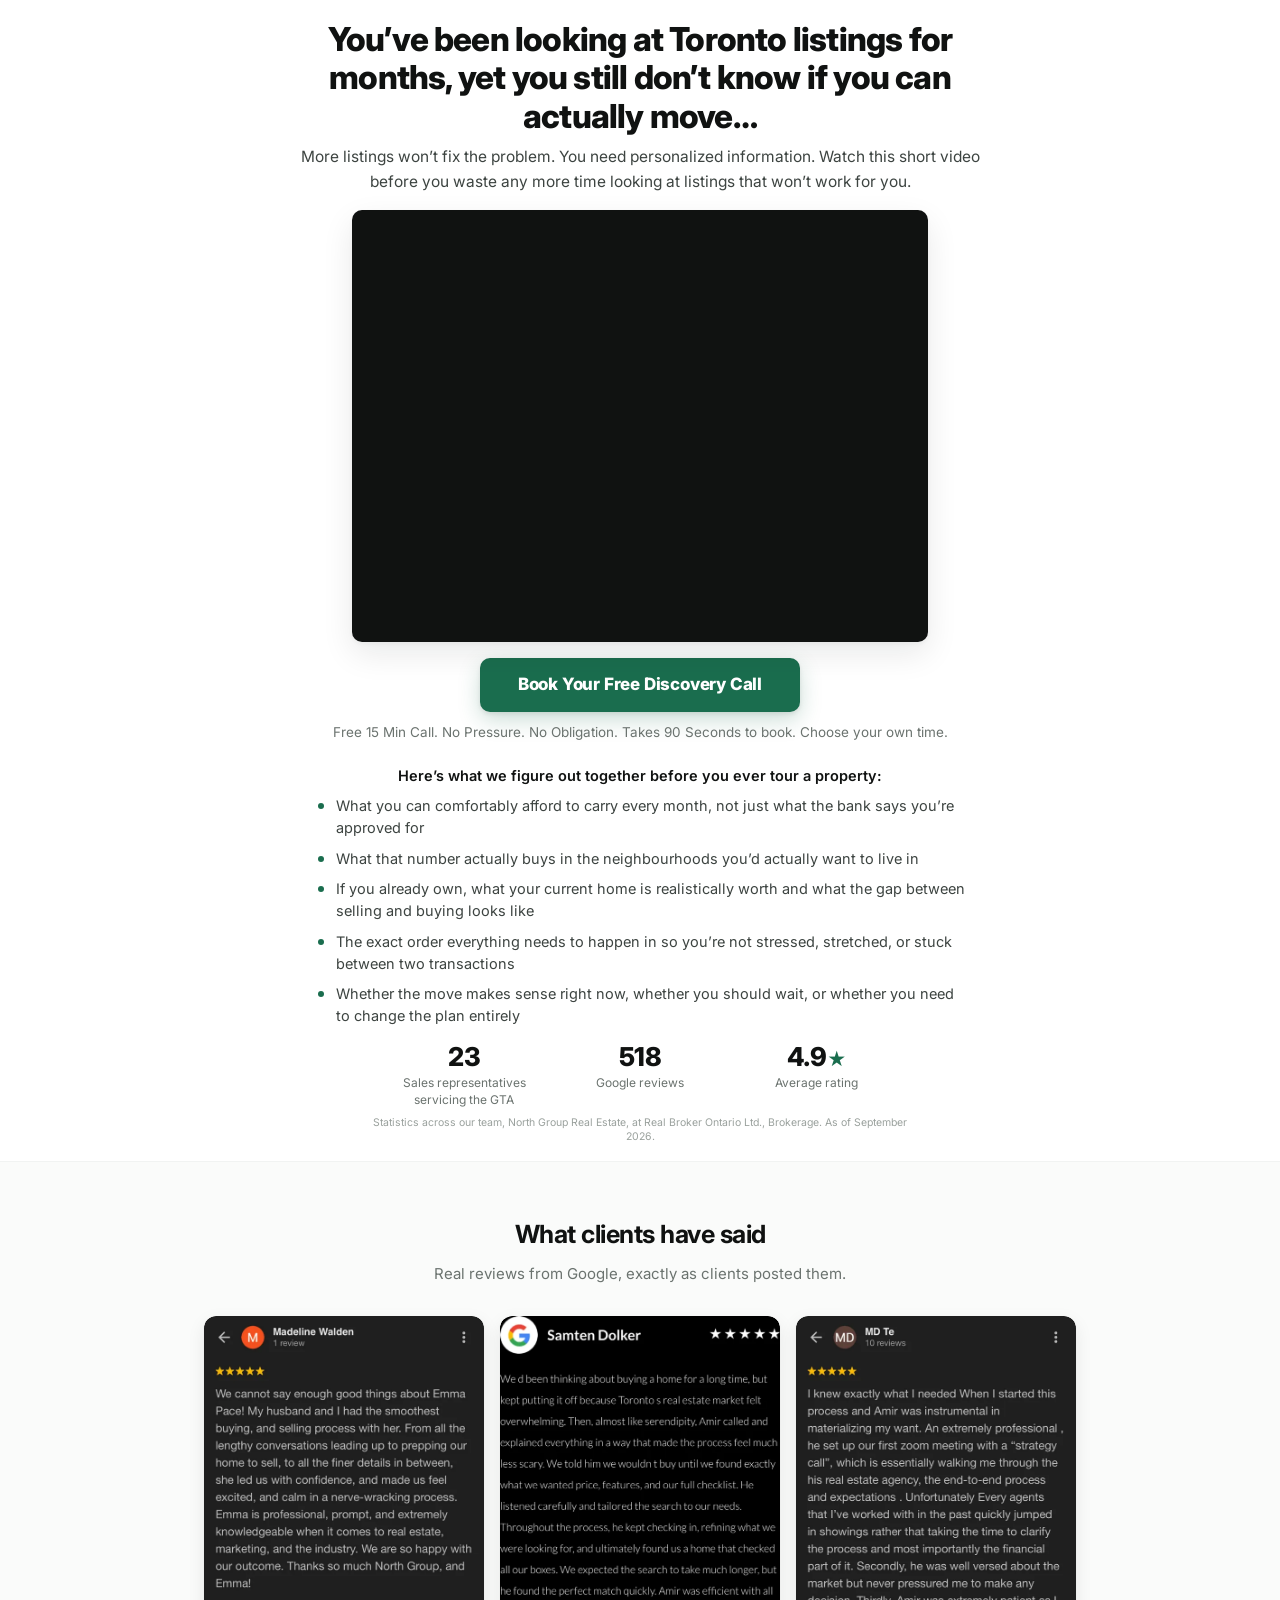
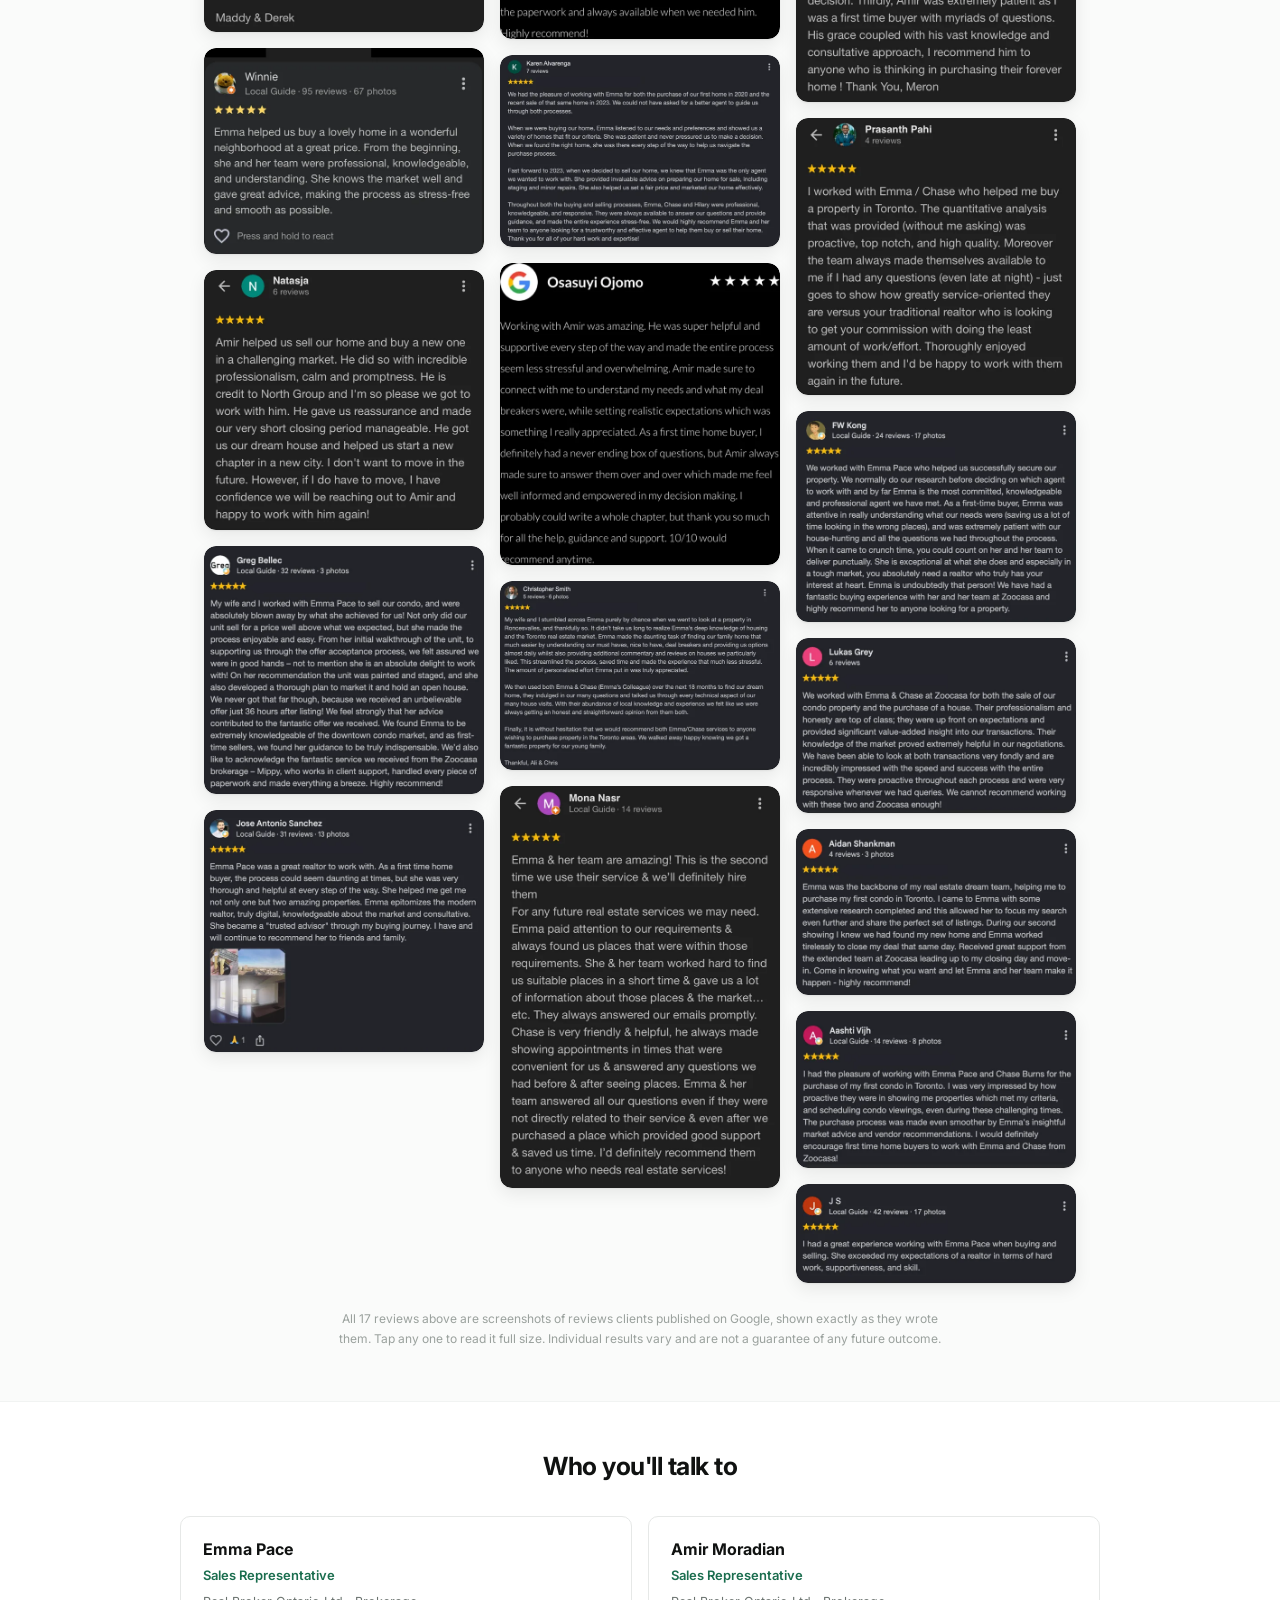
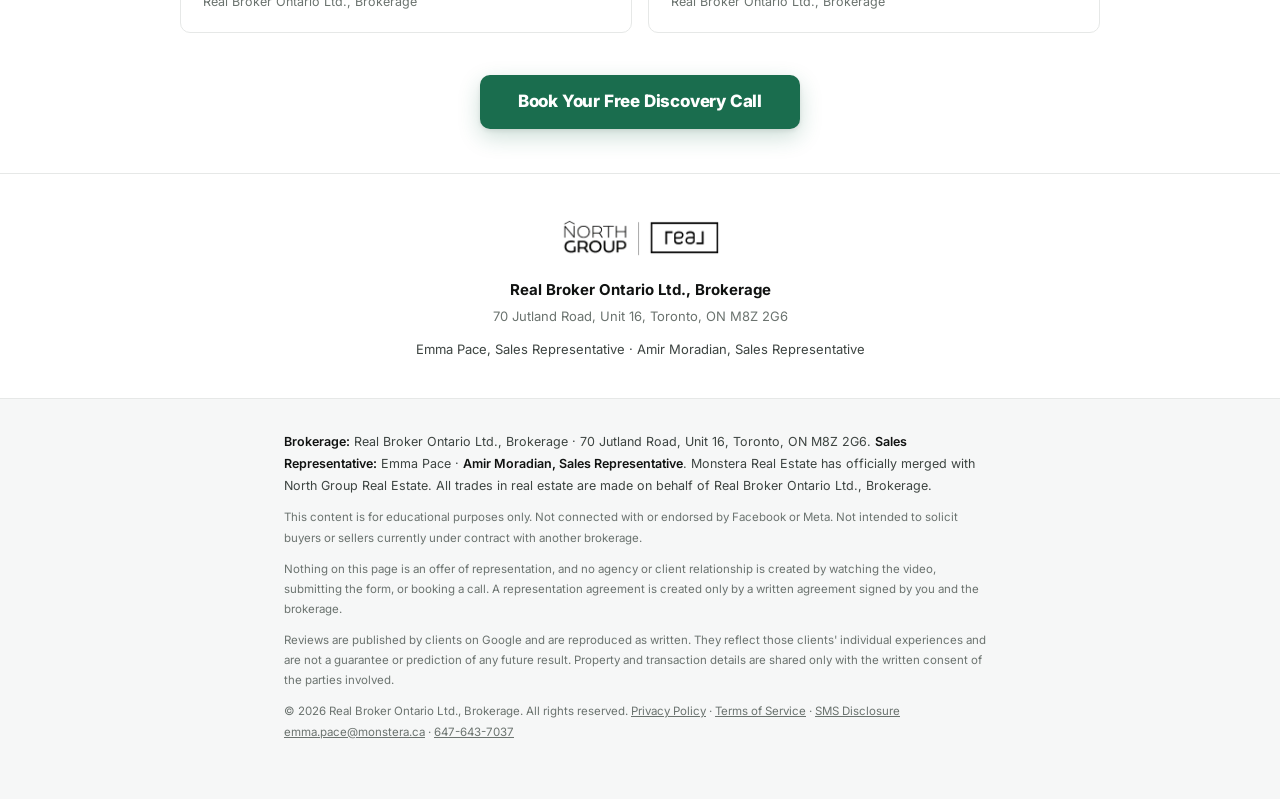
==== site/index.html @ ce66ab04 "Copy update: new headline, subheadline, under-button line, and a lead-in above the bullets Emma's fo" ====
<!DOCTYPE html>
<html lang="en">
<head>
<meta charset="UTF-8">
<meta name="viewport" content="width=device-width, initial-scale=1.0">

<!-- ============================================================
     META PIXEL - base code. Pixel ID 1828499953929219.
     NO conversion event fires on this page, or on any funnel page.
     As of 10 Sept 2026 every page is PageView only: the Schedule event
     was removed from /booked. PageView is part of the standard base
     snippet and is what
     builds the retargeting audience; it is not a conversion event.
     ============================================================ -->
<script>
!function(f,b,e,v,n,t,s)
{if(f.fbq)return;n=f.fbq=function(){n.callMethod?
n.callMethod.apply(n,arguments):n.queue.push(arguments)};
if(!f._fbq)f._fbq=n;n.push=n;n.loaded=!0;n.version='2.0';
n.queue=[];t=b.createElement(e);t.async=!0;
t.src=v;s=b.getElementsByTagName(e)[0];
s.parentNode.insertBefore(t,s)}(window, document,'script',
'https://connect.facebook.net/en_US/fbevents.js');
fbq('init', '1828499953929219');
fbq('track', 'PageView');
</script>
<noscript><img height="1" width="1" style="display:none"
src="https://www.facebook.com/tr?id=1828499953929219&ev=PageView&noscript=1" alt=""/></noscript>
<!-- End Meta Pixel Code -->

<title>Need More Space In Toronto? | North Group Real Estate</title>
<meta name="description" content="See what actually sold in your Toronto area in the last 60 days. Book a free 15-minute call with a sales representative at Real Broker Ontario Ltd., Brokerage.">
<link rel="preconnect" href="https://fonts.googleapis.com">
<link rel="preconnect" href="https://fonts.gstatic.com" crossorigin>
<!-- Fonts must not block first paint. display=swap is already on the URL, so
     text paints immediately in the fallback and swaps to Inter when it lands.
     preload starts the download at normal priority; the media=print stylesheet
     applies it without blocking render; noscript covers JS-off. -->
<link rel="preload" as="style" href="https://fonts.googleapis.com/css2?family=Inter:wght@400;600;700;800&display=swap">
<link rel="stylesheet" href="https://fonts.googleapis.com/css2?family=Inter:wght@400;600;700;800&display=swap" media="print" onload="this.media='all';this.onload=null">
<noscript><link rel="stylesheet" href="https://fonts.googleapis.com/css2?family=Inter:wght@400;600;700;800&display=swap"></noscript>
<link rel="preconnect" href="https://player.vimeo.com">
<link rel="preconnect" href="https://embed.typeform.com">
<style>
@font-face {
  font-family: 'Inter Fallback';
  src: local('Arial'), local('Helvetica Neue'), local('Roboto');
  size-adjust: 107%;
  ascent-override: 90%;
  descent-override: 22%;
  line-gap-override: 0%;
}

/* ============================================================
   MONSTERA VSL FUNNEL - SHARED STYLES
   Brokerage: Real Broker Ontario Ltd., Brokerage
   ============================================================ */

*, *::before, *::after { margin: 0; padding: 0; box-sizing: border-box; }

:root {
  --ink:      #101211;
  --ink-2:    #3d4441;
  --ink-3:    #6b736f;
  --ink-4:    #9aa19d;
  --rule:     #e6e8e7;
  --rule-2:   #f1f3f2;
  --paper:    #ffffff;
  --paper-2:  #fafbfa;
  --green:    #1a6d4e;
  --green-d:  #12513a;
  --green-t:  #eef4f1;
  --radius:   10px;
  --wrap:     920px;
  --narrow:   700px;
}

html { -webkit-text-size-adjust: 100%; }

body {
  font-family: 'Inter', 'Inter Fallback', -apple-system, BlinkMacSystemFont, 'Segoe UI', sans-serif;
  background: var(--paper);
  color: var(--ink);
  line-height: 1.6;
  font-size: 16px;
  -webkit-font-smoothing: antialiased;
}

.wrap   { max-width: var(--wrap);   margin-inline: auto; padding-inline: 24px; }
.narrow { max-width: var(--narrow); margin-inline: auto; padding-inline: 24px; }

/* ---------- TYPE ---------- */
h1 {
  font-size: clamp(23px, 3.6vw, 33px);
  font-weight: 800; line-height: 1.16; letter-spacing: -0.8px; color: var(--ink);
  margin-inline: auto;
}
@media (min-width: 700px) { h1 { max-width: 32ch; } }
h2 { font-size: clamp(20px, 2.8vw, 25px); font-weight: 700; letter-spacing: -0.5px; }
h3 { font-size: 17px; font-weight: 700; letter-spacing: -0.2px; }
.lede { font-size: clamp(16px, 2vw, 18px); color: var(--ink-2); font-weight: 400; }

.eyebrow {
  font-size: 11.5px; font-weight: 700; letter-spacing: 1.4px;
  text-transform: uppercase; color: var(--green);
}

.section-head { text-align: center; margin-bottom: 30px; }
.section-head h2 { margin-bottom: 8px; }
.section-head p  { color: var(--ink-3); font-size: 15px; }

/* ---------- HERO ---------- */
/* ---------- HERO ----------
   Mobile: single column, video edge to edge for maximum size.
   Desktop: two columns so the video can be LARGE while the CTA and
   proof still sit above the fold. Grid areas keep the DOM order
   (headline, sub, video, CTA, proof) correct for mobile and screen
   readers while letting desktop place the video in its own column. */
.hero { padding: 20px 0 16px; text-align: center; }
.hero-grid {
  /* STACKED at every width, by design: headline, subheadline, video,
     button, then the proof bar. Never side by side.
     The button sits directly under the video on purpose: the video is what
     earns the click, so the click target belongs at the moment it is earned,
     not below a block of statistics. Proof moved under it 8 Sept 2026.
     Area order matches DOM order, so tab order and screen-reader order match
     what is on screen. If you reorder one, reorder the other. */
  display: grid;
  grid-template-areas: "head" "sub" "vid" "cta" "ctasub" "covlead" "covers" "proof" "note";
  max-width: 920px; margin-inline: auto; padding-inline: 24px;
}
.hero h1        { grid-area: head; margin-bottom: 10px; }
/* The subheadline must sit on ONE line on desktop. It was wrapping because
   max-width capped it at 560px and the line needs about 565px, not because
   the type was too big. Widened first, then trimmed half a point for margin,
   so an orphaned last word cannot come back if the copy grows slightly.
   On phones the viewport is narrower than the cap, so this is desktop-only
   and the two-line mobile wrap is unchanged. */
.hero .lede     { grid-area: sub;  max-width: 680px; margin-inline: auto; margin-bottom: 16px; font-size: 15.5px; }
/* SCOPED TO .hero-grid, NOT .hero. Both confirmation pages carry
   class="hero narrow", so a .hero-descendant selector reaches them too and
   silently reshapes their clips. .hero-grid exists only on the registration
   page. Verified by grep across all three sources before writing this. */
.hero-grid .video-frame {
  grid-area: vid;
  /* The registration VSL is Vimeo 1226714744, source 1440x1080 = 4:3, a
     different shape from the confirmation clips. Both values below are that
     ratio and must change together whenever this video is swapped. */
  aspect-ratio: 4 / 3;
  width: min(880px, 100%, calc(48vh * 1.333));
}

/* SHORT SCREENS ONLY. 4:3 is a taller frame than the video it replaced, and
   at 48vh it pushed the button 7px below the fold on a 720px laptop and 18px
   on a 700px one. 44vh gives back ~29px. min-width keeps phones out, where
   the width is 100% and this cap never binds; max-height keeps tall desktops
   out, where the 880px max binds first. */
@media (min-width: 900px) and (max-height: 820px) {
  .hero-grid .video-frame { width: min(880px, 100%, calc(44vh * 1.333)); }
}
.hero .cta-hero { grid-area: cta; justify-self: center; }
.hero .cta-sub { grid-area: ctasub; }
.hero .proof    { grid-area: proof; }
.hero .proof-note { grid-area: note; }

/* video edge to edge on phones: claws back the 48px of side padding */
@media (max-width: 899px) {
  .hero-grid > .video-frame { margin-inline: -24px; width: calc(100% + 48px); max-width: none; border-radius: 0; }
}


/* ---------- VIDEO ---------- */
.video-frame {
  /* Ratio matches the Vimeo SOURCE. This is a per-video value, not a design
     choice: if it does not match the source the player letterboxes.
     THIS DEFAULT IS FOR THE CONFIRMATION PAGES, whose clips are 1.537:1.
     The registration hero video is a different shape and overrides both this
     and the width cap below. See ".hero .video-frame" further down.
     Height is driven by the viewport so the CTA and proof below it stay
     above the fold on short laptops as well as phones. */
  position: relative;
  aspect-ratio: 10000 / 6506;
  /* Phones: full available width. Desktop: fills its grid column, with a
     viewport-height cap so a short laptop can never lose the CTA. */
  /* Constrain the WIDTH from viewport height, never max-height: capping
     the height fights aspect-ratio and squashes the video. Deriving width
     from 48vh keeps the true ratio AND guarantees the button below it stays
     above the fold on a 720px-tall laptop. The multiplier IS the video's
     ratio: change it whenever aspect-ratio above changes. */
  width: min(880px, 100%, calc(48vh * 1.537));
  height: auto;
  margin-inline: auto;
  background: var(--ink); border-radius: var(--radius); overflow: hidden;
  box-shadow: 0 2px 4px rgba(16,18,17,.04), 0 12px 32px rgba(16,18,17,.09);
}

.video-frame iframe, .video-frame video { width: 100%; height: 100%; border: 0; display: block; }

.video-ph {
  position: absolute; inset: 0;
  display: flex; flex-direction: column; align-items: center; justify-content: center;
  gap: 14px; color: #fff; background: var(--ink); cursor: pointer;
}
.video-ph small { font-size: 12.5px; color: #767c79; max-width: 300px; text-align: center; }
.play {
  width: 62px; height: 62px; border-radius: 50%;
  background: rgba(255,255,255,.10); border: 2px solid rgba(255,255,255,.28);
  display: flex; align-items: center; justify-content: center;
}
.play::after {
  content: ''; width: 0; height: 0; margin-left: 4px;
  border-left: 17px solid #fff;
  border-top: 10.5px solid transparent; border-bottom: 10.5px solid transparent;
}

/* ---------- BOOKING CTA ---------- */
.cta {
  display: inline-block; background: #fff; color: var(--green-d);
  font-size: clamp(16px, 2.2vw, 18px); font-weight: 800; letter-spacing: -0.2px;
  text-decoration: none; padding: 18px 40px; border-radius: 10px;
  box-shadow: 0 2px 0 rgba(0,0,0,.08); transition: transform .15s ease, box-shadow .15s ease;
  min-height: 56px; line-height: 1.25;
}
.cta:hover  { transform: translateY(-2px); box-shadow: 0 8px 20px rgba(0,0,0,.18); }
.cta:active { transform: translateY(0); }
.cta:focus-visible { outline: 3px solid #fff; outline-offset: 3px; }
.cta-sub { margin-top: 10px; font-size: 13.5px; color: var(--ink-3); }

/* What the call covers. Sits in the hero grid under the button. Uses the
   existing ink tokens and type scale, so it introduces no new styling
   vocabulary, only layout for a list that did not exist before. */
.covers-lead {
  grid-area: covlead;
  margin: 20px auto 0;
  max-width: 660px;
  text-align: left;
  font-size: 14.5px;
  font-weight: 600;
  color: var(--ink);
}
/* The list follows immediately, so it loses its own top margin when the
   lead-in is present and keeps it when it is not. */
.covers-lead + .call-covers { margin-top: 8px; }

.call-covers {
  grid-area: covers;
  margin: 18px auto 0;
  max-width: 660px;
  padding: 0;
  list-style: none;
  text-align: left;
  font-size: 14.5px;
  line-height: 1.5;
  color: var(--ink-2);
}
.call-covers li { position: relative; padding-left: 26px; margin-bottom: 9px; }
.call-covers li:last-child { margin-bottom: 0; }
.call-covers li::before {
  content: "";
  position: absolute;
  left: 8px; top: 8px;
  width: 6px; height: 6px;
  border-radius: 50%;
  background: var(--green);
}
.cta-repeat { text-align: center; margin-top: 26px; }

@media (max-width: 560px) {
  .cta { display: block; padding: 18px 24px; }
}

/* sticky booking bar — phones only, so it never covers desktop content */
.stickybar { display: none; }
@media (max-width: 760px) {
  .stickybar {
    display: block; position: fixed; left: 0; right: 0; bottom: 0; z-index: 800;
    background: rgba(255,255,255,.96); backdrop-filter: blur(8px);
    border-top: 1px solid var(--rule);
    padding: 12px 16px calc(12px + env(safe-area-inset-bottom));
  }
  .stickybar[hidden] { display: none; }
  .stickybar .cta {
    display: block; width: 100%; text-align: center;
    background: var(--green); color: #fff; padding: 16px 20px; font-size: 16px;
  }
  .stickybar .cta:hover { background: var(--green-d); transform: none; }
  /* keep the footer clear of the bar */
  body { padding-bottom: 84px; }
}

/* ---------- HERO CTA + PROOF (above the fold) ---------- */
.cta-hero {
  margin-top: 16px; background: var(--green); color: #fff;
  padding: 16px 38px; font-size: 17px; min-height: 54px;
  box-shadow: 0 2px 4px rgba(16,18,17,.08), 0 8px 22px rgba(26,109,78,.22);
}
.cta-hero:hover { background: var(--green-d); color: #fff; }

.proof {
  display: grid; grid-template-columns: repeat(3, 1fr);
  gap: 8px; max-width: 520px; margin: 16px auto 0;
}
.proof-item { text-align: center; }
.proof-item b {
  display: block; font-size: clamp(21px, 3.4vw, 26px); font-weight: 800;
  color: var(--ink); line-height: 1.1; letter-spacing: -0.5px;
}
.proof-item b i { font-style: normal; color: var(--green); font-size: .72em; margin-left: 1px; }
.proof-item span {
  display: block; margin-top: 4px; font-size: 12px; line-height: 1.35; color: var(--ink-3);
}
.proof-note {
  text-align: center; font-size: 10.5px; color: var(--ink-4);
  margin: 8px auto 0; max-width: 560px; line-height: 1.4;
}
@media (max-width: 420px) {
  .proof-item span { font-size: 11px; }
}

/* ---------- REVIEWS (actual Google screenshots) ---------- */
.reviews { background: var(--paper-2); border-block: 1px solid var(--rule-2); padding: 52px 0; }

.review-grid { columns: 1; column-gap: 16px; }
@media (min-width: 700px)  { .review-grid { columns: 2; } }
@media (min-width: 1020px) { .review-grid { columns: 3; } }

.shot {
  display: block; width: 100%; margin: 0 0 16px; padding: 0;
  border: 0; background: none; cursor: zoom-in;
  break-inside: avoid; -webkit-column-break-inside: avoid;
  border-radius: 12px; overflow: hidden; line-height: 0;
  box-shadow: 0 1px 2px rgba(16,18,17,.06), 0 6px 18px rgba(16,18,17,.08);
  transition: transform .18s ease, box-shadow .18s ease;
}
.shot:hover { transform: translateY(-2px); box-shadow: 0 10px 26px rgba(16,18,17,.14); }
.shot:focus-visible { outline: 3px solid var(--green); outline-offset: 3px; }
.shot img { width: 100%; height: auto; display: block; border-radius: 12px; }

.review-note {
  text-align: center; font-size: 12px; color: var(--ink-4);
  margin-top: 26px; max-width: 620px; margin-inline: auto; line-height: 1.65;
}

/* tap/click to enlarge */
.lightbox[hidden] { display: none !important; }
.lightbox {
  position: fixed; inset: 0; z-index: 900;
  background: rgba(10,12,11,.92);
  display: flex; align-items: center; justify-content: center;
  padding: 24px; cursor: zoom-out;
}
.lightbox img {
  max-width: min(680px, 100%); max-height: 92vh; width: auto; height: auto;
  border-radius: 12px; box-shadow: 0 20px 60px rgba(0,0,0,.5);
}
.lightbox-close {
  position: absolute; top: 14px; right: 16px;
  width: 42px; height: 42px; border-radius: 50%; border: 0;
  background: rgba(255,255,255,.14); color: #fff; font-size: 22px;
  line-height: 1; cursor: pointer;
}
.lightbox-close:hover { background: rgba(255,255,255,.24); }

/* ---------- AGENT IDENTIFICATION (RECO 5.1 / 5.2) ---------- */
.agents { padding: 44px 0; }
.agent-grid { display: grid; grid-template-columns: repeat(auto-fit, minmax(240px, 1fr)); gap: 16px; }
.agent {
  border: 1px solid var(--rule); border-radius: var(--radius);
  padding: 20px 22px; background: #fff;
}
.agent .name { font-size: 16px; font-weight: 700; color: var(--ink); }
.agent .term { font-size: 13px; color: var(--green); font-weight: 600; margin-top: 2px; }
.agent .firm { font-size: 12.5px; color: var(--ink-3); margin-top: 8px; line-height: 1.5; }

/* ---------- FOOTER + COMPLIANCE ---------- */
.foot { padding: 42px 0 38px; text-align: center; border-top: 1px solid var(--rule); }
.foot .brand-lockup {
  /* Official North Group x Real co-branded lockup. Team and brokerage
     carry equal visual weight in this mark, which is what RECO
     prominence needs. If you swap in a team-only or personal logo, the
     brokerage identification must be the SAME SIZE beside it. */
  height: 46px; width: auto; margin: 0 auto 16px; display: block;
}
.foot .fname { font-weight: 700; color: var(--ink); font-size: 15px; margin-bottom: 4px; }
.foot p { font-size: 13px; color: var(--ink-3); }
.foot .fagents { margin-top: 12px; font-size: 13px; color: var(--ink-2); }

.legal { background: #f6f7f7; border-top: 1px solid var(--rule); padding: 32px 0 46px; }
.legal-inner { max-width: 760px; margin-inline: auto; padding-inline: 24px; }
.legal p {
  font-size: 11.5px; color: var(--ink-3); line-height: 1.75; margin-bottom: 11px;
}
.legal p:first-child { color: var(--ink-2); font-size: 12.5px; }
.legal strong { color: var(--ink); font-weight: 600; }
.legal a { color: var(--ink-3); }

/* ---------- UTIL ---------- */
.pad-lg { padding: 46px 0; }
.pad-md { padding: 32px 0; }


/* ============================================================
   TYPEFORM POPUP — fallback positioning.
   Mirrors Typeform's own popup.css. If their stylesheet ever fails
   to load or moves, these rules still render the popup full-screen
   instead of leaving an unstyled block behind a locked page.
   Structure (verified against the live embed):
     .tf-v1-popup > .tf-v1-spinner + .tf-v1-iframe-wrapper > iframe + .tf-v1-close
   ============================================================ */
.tf-v1-popup {
  position: fixed; inset: 0; z-index: 10001;
  background: rgba(0, 0, 0, .75);
  display: flex; align-items: center; justify-content: center;
}
.tf-v1-popup .tf-v1-iframe-wrapper {
  position: relative;
  width: min(1000px, 96vw);
  height: min(760px, 92vh);
  background: #fff; border-radius: 10px; overflow: hidden;
}
.tf-v1-popup .tf-v1-iframe-wrapper iframe {
  width: 100%; height: 100%; border: 0; display: block;
}
.tf-v1-popup .tf-v1-close {
  position: absolute; top: 8px; right: 8px; z-index: 2;
  width: 40px; height: 40px; border: 0; border-radius: 50%;
  background: rgba(0, 0, 0, .06); cursor: pointer;
}
@media (max-width: 640px) {
  .tf-v1-popup .tf-v1-iframe-wrapper {
    width: 100vw; height: 100dvh; border-radius: 0;
  }
}

</style>

<!-- ============================================================
     Typeform popup stylesheet - REQUIRED, do not remove.
     embed.js only injects this automatically when the page also has
     an inline widget (data-tf-live). On a popup-only page it does
     not, so the popup renders as an unstyled block in normal flow
     while Typeform still sets body{overflow:hidden}: the page then
     looks frozen and the form never appears.
     ============================================================ -->
<link rel="stylesheet" href="https://embed.typeform.com/next/css/popup.css"
      media="print" onload="this.media='all';this.onload=null">
<noscript><link rel="stylesheet" href="https://embed.typeform.com/next/css/popup.css"></noscript>
</head>
<body>

<!-- ============================================================
     SECTIONS 1-5, ABOVE THE FOLD
     Fixed order: headline, subheadline, video, social proof bar,
     book-a-call button. All five must be visible without scrolling
     on desktop AND mobile. Run audit_funnel_page.py before shipping.
     No top banner on this page by design.
     ============================================================ -->
<section class="hero">
  <div class="hero-grid">

    <!-- 1. HEADLINE -->
    <h1>You&rsquo;ve been looking at Toronto listings for months, yet you still don&rsquo;t know if you can actually move&hellip;</h1>

    <!-- 2. SUBHEADLINE -->
    <p class="lede">More listings won&rsquo;t fix the problem. You need personalized information. Watch this short video before you waste any more time looking at listings that won&rsquo;t work for you.</p>

    <!-- 3. VIDEO. Vimeo 1226714744. Source is 1440x1080, i.e. 4:3 (1.333:1).
         shared.css .video-frame aspect-ratio MUST match this or the video
         letterboxes. If this video is ever swapped again, check the new
         source dimensions and update both together.
         Mobile: full width, edge to edge. -->
    <div class="video-frame">
      <iframe src="https://player.vimeo.com/video/1226714744?h=6436820dee&amp;title=0&amp;byline=0&amp;portrait=0&amp;badge=0&amp;autopause=0&amp;player_id=0&amp;app_id=58479"
              frameborder="0"
              allow="autoplay; fullscreen; picture-in-picture; clipboard-write; encrypted-media; web-share"
              referrerpolicy="strict-origin-when-cross-origin"
              title="Watch If You&rsquo;re Moving In The Next 3-6 Months"></iframe>
    </div>

    <!-- 4. BOOK A CALL BUTTON
         A real link to the hosted form. JS upgrades it to the Typeform
         popup; if the embed script is blocked the link still books.
         NOTE: Typeform's UI gives a LIVE id (01M1JAFJDTJE6GB8G1T7S38G3A).
         The popup API does NOT resolve live ids. Use the FORM id. -->
    <a class="cta cta-hero js-book" href="https://form.typeform.com/to/RBHYsHVT">Book Your Free Discovery Call</a>
    <p class="cta-sub">Free 15 Min Call. No Pressure. No Obligation. Takes 90 Seconds to book. Choose your own time.</p>

    <!-- 5. WHAT THE CALL COVERS
         Lives inside the hero grid, under the button, not as a new section.
         Describes what gets discussed on the call. No outcome is promised,
         which is what keeps it inside RECO Bulletin 5.1. -->
    <p class="covers-lead">Here&rsquo;s what we figure out together before you ever tour a property:</p>
    <ul class="call-covers">
      <li>What you can comfortably afford to carry every month, not just what the bank says you&rsquo;re approved for</li>
      <li>What that number actually buys in the neighbourhoods you&rsquo;d actually want to live in</li>
      <li>If you already own, what your current home is realistically worth and what the gap between selling and buying looks like</li>
      <li>The exact order everything needs to happen in so you&rsquo;re not stressed, stretched, or stuck between two transactions</li>
      <li>Whether the move makes sense right now, whether you should wait, or whether you need to change the plan entirely</li>
    </ul>

    <!-- 6. SOCIAL PROOF BAR
         RECO Bulletin 5.1: volume/activity claims must explain how they
         were measured, and a TEAM achievement must be identified as one
         with the team size stated. The note below does that. Do not
         delete it; refresh the "as of" date whenever figures change. -->
    <div class="proof">
      <div class="proof-item"><b>23</b><span>Sales representatives servicing the GTA</span></div>
      <div class="proof-item"><b>518</b><span>Google reviews</span></div>
      <div class="proof-item"><b>4.9<i>&#9733;</i></b><span>Average rating</span></div>
    </div>
    <p class="proof-note">Statistics across our team, North Group Real Estate, at Real Broker Ontario Ltd., Brokerage. As of September 2026.</p>

  </div>
</section>


<!-- ============================================================
     SECTION 6, TESTIMONIALS
     Real Google review screenshots, shown exactly as clients posted
     them. Never paraphrase a review or add an outcome the reviewer
     did not write: RECO Bulletin 5.1 prohibits false, misleading or
     inaccurate statements, and a testimonial represents that the
     client actually said those words.
     ============================================================ -->
<section class="reviews">
  <div class="wrap">
    <div class="section-head">
      <h2>What clients have said</h2>
      <p>Real reviews from Google, exactly as clients posted them.</p>
    </div>

    <div class="review-grid">

      <button class="shot" type="button" data-src="review-images/madeline-walden.webp">
        <img src="review-images/madeline-walden.webp" width="620" height="700" loading="lazy" decoding="async"
             alt="Madeline Walden (Maddy &amp; Derek) — 5 stars. &quot;We cannot say enough good things about Emma Pace! My husband and I had the smoothest buying, and selling process with her. From all the lengthy conversations leading up to prepping our home to sell, to all the finer details in between, she led us with confidence, and made us feel excited, and calm in a nerve-wracking process. Emma is professional, prompt, and extremely knowledgeable when it comes to real estate, marketing, and the industry. We are so happy with our outcome. Thanks so much North Group, and Emma!&quot;">
      </button>

      <button class="shot" type="button" data-src="review-images/winnie.webp">
        <img src="review-images/winnie.webp" width="620" height="455" loading="lazy" decoding="async"
             alt="Winnie — 5 stars. &quot;Emma helped us buy a lovely home in a wonderful neighborhood at a great price. From the beginning, she and her team were professional, knowledgeable, and understanding. She knows the market well and gave great advice, making the process as stress-free and smooth as possible.&quot;">
      </button>

      <button class="shot" type="button" data-src="review-images/natasja.webp">
        <img src="review-images/natasja.webp" width="620" height="577" loading="lazy" decoding="async"
             alt="Natasja — 5 stars. &quot;Amir helped us sell our home and buy a new one in a challenging market. He did so with incredible professionalism, calm and promptness. He is credit to North Group and I&#x27;m so please we got to work with him. He gave us reassurance and made our very short closing period manageable. He got us our dream house and helped us start a new chapter in a new city. I don&#x27;t want to move in the future. However, if I do have to move, I have confidence we will be reaching out to Amir and happy to work with him again!&quot;">
      </button>

      <button class="shot" type="button" data-src="review-images/greg-bellec.webp">
        <img src="review-images/greg-bellec.webp" width="620" height="548" loading="lazy" decoding="async"
             alt="Greg Bellec — 5 stars. &quot;My wife and I worked with Emma Pace to sell our condo, and were absolutely blown away by what she achieved for us! Not only did our unit sell for a price well above what we expected, but she made the process enjoyable and easy. From her initial walkthrough of the unit, to supporting us through the offer acceptance process, we felt assured we were in good hands - not to mention she is an absolute delight to work with! On her recommendation the unit was painted and staged, and she also developed a thorough plan to market it and hold an open house. We never got that far though, because we received an unbelievable offer just 36 hours after listing! We feel strongly that her advice contributed to the fantastic offer we received. We found Emma to be extremely knowledgeable of the downtown condo market, and as first-time sellers, we found her guidance to be truly indispensable. We&#x27;d also like to acknowledge the fantastic service we received from the Zoocasa brokerage - Mippy, who works in client support, handled every piece of paperwork and made everything a breeze. Highly recommend!&quot;">
      </button>

      <button class="shot" type="button" data-src="review-images/jose-antonio-sanchez.webp">
        <img src="review-images/jose-antonio-sanchez.webp" width="620" height="537" loading="lazy" decoding="async"
             alt="Jose Antonio Sanchez — 5 stars. &quot;Emma Pace was a great realtor to work with. As a first time home buyer, the process could seem daunting at times, but she was very thorough and helpful at every step of the way. She helped me get me not only one but two amazing properties. Emma epitomizes the modern realtor, truly digital, knowledgeable about the market and consultative. She became a “trusted advisor” through my buying journey. I have and will continue to recommend her to friends and family.&quot;">
      </button>

      <button class="shot" type="button" data-src="review-images/samten-dolker.webp">
        <img src="review-images/samten-dolker.webp" width="620" height="715" loading="lazy" decoding="async"
             alt="Samten Dolker — 5 stars. &quot;We&#x27;d been thinking about buying a home for a long time, but kept putting it off because Toronto&#x27;s real estate market felt overwhelming. Then, almost like serendipity, Amir called and explained everything in a way that made the process feel much less scary. We told him we wouldn&#x27;t buy until we found exactly what we wanted price, features, and our full checklist. He listened carefully and tailored the search to our needs. Throughout the process, he kept checking in, refining what we were looking for, and ultimately found us a home that checked all our boxes. We expected the search to take much longer, but he found the perfect match quickly. Amir was efficient with all the paperwork and always available when we needed him. Highly recommend!&quot;">
      </button>

      <button class="shot" type="button" data-src="review-images/karen-alvarenga.webp">
        <img src="review-images/karen-alvarenga.webp" width="620" height="425" loading="lazy" decoding="async"
             alt="Karen Alvarenga — 5 stars. &quot;We had the pleasure of working with Emma for both the purchase of our first home in 2020 and the recent sale of that same home in 2023. We could not have asked for a better agent to guide us through both processes. When we were buying our home, Emma listened to our needs and preferences and showed us a variety of homes that fit our criteria. She was patient and never pressured us to make a decision. When we found the right home, she was there every step of the way to help us navigate the purchase process. Fast forward to 2023, when we decided to sell our home, we knew that Emma was the only agent we wanted to work with. She provided invaluable advice on preparing our home for sale, including staging and minor repairs. She also helped us set a fair price and marketed our home effectively. Throughout both the buying and selling processes, Emma, Chase and Hilary were professional, knowledgeable, and responsive. They were always available to answer our questions and provide guidance, and made the entire experience stress-free. We would highly recommend Emma and her team to anyone looking for a trustworthy and effective agent to help them buy or sell their home. Thank you for all of your hard work and expertise!&quot;">
      </button>

      <button class="shot" type="button" data-src="review-images/osasuyi-ojomo.webp">
        <img src="review-images/osasuyi-ojomo.webp" width="620" height="668" loading="lazy" decoding="async"
             alt="Osasuyi Ojomo — 5 stars. &quot;Working with Amir was amazing. He was super helpful and supportive every step of the way and made the entire process seem less stressful and overwhelming. Amir made sure to connect with me to understand my needs and what my deal breakers were, while setting realistic expectations which was something I really appreciated. As a first time home buyer, I definitely had a never ending box of questions, but Amir always made sure to answer them over and over which made me feel well informed and empowered in my decision making. I probably could write a whole chapter, but thank you so much for all the help, guidance and support. 10/10 would recommend anytime.&quot;">
      </button>

      <button class="shot" type="button" data-src="review-images/christopher-smith.webp">
        <img src="review-images/christopher-smith.webp" width="620" height="419" loading="lazy" decoding="async"
             alt="Christopher Smith (Ali &amp; Chris) — 5 stars. &quot;My wife and I stumbled across Emma purely by chance when we went to look at a property in Roncesvalles, and thankfully so. It didn&#x27;t take us long to realize Emma&#x27;s deep knowledge of housing and the Toronto real estate market. Emma made the daunting task of finding our family home that much easier by understanding our must haves, nice to have, deal breakers and providing us options almost daily whilst also providing additional commentary and reviews on houses we particularly liked. This streamlined the process, saved time and made the experience that much less stressful. The amount of personalized effort Emma put in was truly appreciated. We then used both Emma &amp; Chase (Emma&#x27;s Colleague) over the next 18 months to find our dream home, they indulged in our many questions and talked us through every technical aspect of our many house visits. With their abundance of local knowledge and experience we felt like we were always getting an honest and straightforward opinion from them both. Finally, it is without hesitation that we would recommend both Emma/Chase services to anyone wishing to purchase property in the Toronto areas. We walked away happy knowing we got a fantastic property for our young family.&quot;">
      </button>

      <button class="shot" type="button" data-src="review-images/mona-nasr.webp">
        <img src="review-images/mona-nasr.webp" width="620" height="891" loading="lazy" decoding="async"
             alt="Mona Nasr — 5 stars. &quot;Emma &amp; her team are amazing! This is the second time we use their service &amp; we&#x27;ll definitely hire them for any future real estate services we may need. Emma paid attention to our requirements &amp; always found us places that were within those requirements. She &amp; her team worked hard to find us suitable places in a short time &amp; gave us a lot of information about those places &amp; the market... etc. They always answered our emails promptly. Chase is very friendly &amp; helpful, he always made showing appointments in times that were convenient for us &amp; answered any questions we had before &amp; after seeing places. Emma &amp; her team answered all our questions even if they were not directly related to their service &amp; even after we purchased a place which provided good support &amp; saved us time. I&#x27;d definitely recommend them to anyone who needs real estate services!&quot;">
      </button>

      <button class="shot" type="button" data-src="review-images/md-te-meron.webp">
        <img src="review-images/md-te-meron.webp" width="620" height="855" loading="lazy" decoding="async"
             alt="MD Te (Meron) — 5 stars. &quot;I knew exactly what I needed when I started this process and Amir was instrumental in materializing my want. An extremely professional, he set up our first zoom meeting with a “strategy call”, which is essentially walking me through the his real estate agency, the end-to-end process and expectations. Unfortunately every agents that I&#x27;ve worked with in the past quickly jumped in showings rather that taking the time to clarify the process and most importantly the financial part of it. Secondly, he was well versed about the market but never pressured me to make any decision. Thirdly, Amir was extremely patient as I was a first time buyer with myriads of questions. His grace coupled with his vast knowledge and consultative approach, I recommend him to anyone who is thinking in purchasing their forever home! Thank You, Meron&quot;">
      </button>

      <button class="shot" type="button" data-src="review-images/prasanth-pahi.webp">
        <img src="review-images/prasanth-pahi.webp" width="620" height="612" loading="lazy" decoding="async"
             alt="Prasanth Pahi — 5 stars. &quot;I worked with Emma / Chase who helped me buy a property in Toronto. The quantitative analysis that was provided (without me asking) was proactive, top notch, and high quality. Moreover the team always made themselves available to me if I had any questions (even late at night) - just goes to show how greatly service-oriented they are versus your traditional realtor who is looking to get your commission with doing the least amount of work/effort. Thoroughly enjoyed working them and I&#x27;d be happy to work with them again in the future.&quot;">
      </button>

      <button class="shot" type="button" data-src="review-images/fw-kong.webp">
        <img src="review-images/fw-kong.webp" width="620" height="469" loading="lazy" decoding="async"
             alt="FW Kong — 5 stars. &quot;We worked with Emma Pace who helped us successfully secure our property. We normally do our research before deciding on which agent to work with and by far Emma is the most committed, knowledgeable and professional agent we have met. As a first-time buyer, Emma was attentive in really understanding what our needs were (saving us a lot of time looking in the wrong places), and was extremely patient with our house-hunting and all the questions we had throughout the process. When it came to crunch time, you could count on her and her team to deliver punctually. She is exceptional at what she does and especially in a tough market, you absolutely need a realtor who truly has your interest at heart. Emma is undoubtedly that person! We have had a fantastic buying experience with her and her team at Zoocasa and highly recommend her to anyone looking for a property.&quot;">
      </button>

      <button class="shot" type="button" data-src="review-images/lukas-grey.webp">
        <img src="review-images/lukas-grey.webp" width="620" height="386" loading="lazy" decoding="async"
             alt="Lukas Grey — 5 stars. &quot;We worked with Emma &amp; Chase at Zoocasa for both the sale of our condo property and the purchase of a house. Their professionalism and honesty are top of class; they were up front on expectations and provided significant value-added insight into our transactions. Their knowledge of the market proved extremely helpful in our negotiations. We have been able to look at both transactions very fondly and are incredibly impressed with the speed and success with the entire process. They were proactive throughout each process and were very responsive whenever we had queries. We cannot recommend working with these two and Zoocasa enough!&quot;">
      </button>

      <button class="shot" type="button" data-src="review-images/aidan-shankman.webp">
        <img src="review-images/aidan-shankman.webp" width="620" height="369" loading="lazy" decoding="async"
             alt="Aidan Shankman — 5 stars. &quot;Emma was the backbone of my real estate dream team, helping me to purchase my first condo in Toronto. I came to Emma with some extensive research completed and this allowed her to focus my search even further and share the perfect set of listings. During our second showing I knew we had found my new home and Emma worked tirelessly to close my deal that same day. Received great support from the extended team at Zoocasa leading up to my closing day and move-in. Come in knowing what you want and let Emma and her team make it happen - highly recommend!&quot;">
      </button>

      <button class="shot" type="button" data-src="review-images/aashti-vijh.webp">
        <img src="review-images/aashti-vijh.webp" width="620" height="346" loading="lazy" decoding="async"
             alt="Aashti Vijh — 5 stars. &quot;I had the pleasure of working with Emma Pace and Chase Burns for the purchase of my first condo in Toronto. I was very impressed by how proactive they were in showing me properties which met my criteria, and scheduling condo viewings, even during these challenging times. The purchase process was made even smoother by Emma&#x27;s insightful market advice and vendor recommendations. I would definitely encourage first time home buyers to work with Emma and Chase from Zoocasa!&quot;">
      </button>

      <button class="shot" type="button" data-src="review-images/js.webp">
        <img src="review-images/js.webp" width="620" height="221" loading="lazy" decoding="async"
             alt="JS — 5 stars. &quot;I had a great experience working with Emma Pace when buying and selling. She exceeded my expectations of a realtor in terms of hard work, supportiveness, and skill.&quot;">
      </button>

    </div>

    <p class="review-note">
      All 17 reviews above are screenshots of reviews clients published on Google, shown exactly as they wrote them. Tap any one to read it full size. Individual results vary and are not a guarantee of any future outcome.
    </p>
  </div>
</section>

<!-- ============================================================
     SECTION 7, WHO YOU'LL TALK TO
     RECO Bulletin 5.1 + 5.2: every agent named in an advertisement
     must appear under the name registered with RECO (no short forms,
     no nicknames) with a permitted term. Permitted for a salesperson:
     salesperson, real estate salesperson, sales representative, real
     estate agent, real estate sales representative, or REALTOR(R)
     (CREA members in good standing only).
     ============================================================ -->
<section class="agents wrap">
  <div class="section-head">
    <h2>Who you'll talk to</h2>
  </div>
  <div class="agent-grid">
    <div class="agent">
      <div class="name">Emma Pace</div>
      <div class="term">Sales Representative</div>
      <div class="firm">Real Broker Ontario Ltd., Brokerage</div>
    </div>
    <div class="agent">
      <div class="name">Amir Moradian</div>
      <div class="term">Sales Representative</div>
      <div class="firm">Real Broker Ontario Ltd., Brokerage</div>
    </div>
  </div>
  <div class="cta-repeat">
    <a class="cta cta-hero js-book" href="https://form.typeform.com/to/RBHYsHVT">Book Your Free Discovery Call</a>
  </div>
</section>

<!-- sticky booking bar, phones only, appears once past the hero -->
<div class="stickybar" id="stickyBar" hidden>
  <a class="cta js-book" href="https://form.typeform.com/to/RBHYsHVT">Book Your Free Discovery Call</a>
</div>

<!-- ============================================================
     SECTION 8, DISCLOSURES
     The co-branded lockup is the brokerage's own approved mark, so
     the team and the brokerage carry equal visual weight. If you ever
     swap in a team-only or personal logo, the brokerage identification
     must be the SAME SIZE beside it.
     ============================================================ -->
<footer class="foot">
  <div class="wrap">
    <img class="brand-lockup" src="[data-uri]" alt="North Group Real Estate at Real Broker Ontario Ltd., Brokerage" width="340" height="94">
    <p class="fname">Real Broker Ontario Ltd., Brokerage</p>
    <p>70 Jutland Road, Unit 16, Toronto, ON M8Z 2G6</p>
    <p class="fagents">Emma Pace, Sales Representative &middot; Amir Moradian, Sales Representative</p>
  </div>
</footer>

<section class="legal">
  <div class="legal-inner">
    <p>
      <strong>Brokerage:</strong> Real Broker Ontario Ltd., Brokerage &middot; 70 Jutland Road, Unit 16, Toronto, ON M8Z 2G6.
      <strong>Sales Representative:</strong> Emma Pace &middot; <strong>Amir Moradian, Sales Representative</strong>.
      Monstera Real Estate has officially merged with North Group Real Estate. All trades in real estate are made on behalf of Real Broker Ontario Ltd., Brokerage.
    </p>
    <p>
      This content is for educational purposes only. Not connected with or endorsed by Facebook or Meta. Not intended to solicit buyers or sellers currently under contract with another brokerage.
    </p>
    <p>
      Nothing on this page is an offer of representation, and no agency or client relationship is created by watching the video, submitting the form, or booking a call. A representation agreement is created only by a written agreement signed by you and the brokerage.
    </p>
    <p>
      Reviews are published by clients on Google and are reproduced as written. They reflect those clients' individual experiences and are not a guarantee or prediction of any future result. Property and transaction details are shared only with the written consent of the parties involved.
    </p>
    <p>
      &copy; 2026 Real Broker Ontario Ltd., Brokerage. All rights reserved.
      <a href="https://monstera.ca/privacy" target="_blank" rel="noopener">Privacy Policy</a> &middot; <a href="https://monstera.ca/terms" target="_blank" rel="noopener">Terms of Service</a> &middot; <a href="https://monstera.ca/privacy#sms" target="_blank" rel="noopener">SMS Disclosure</a><br><a href="mailto:emma.pace@monstera.ca">emma.pace@monstera.ca</a> &middot; <a href="tel:+16476437037">647-643-7037</a>
    </p>
  </div>
</section>

<!-- tap any screenshot to read it full size -->
<div class="lightbox" id="lightbox" hidden>
  <button class="lightbox-close" id="lightboxClose" type="button" aria-label="Close">&times;</button>
  <img id="lightboxImg" src="" alt="">
</div>

<script>
(function () {
  var box = document.getElementById('lightbox'),
      img = document.getElementById('lightboxImg'),
      shots = document.querySelectorAll('.shot');
  function open(src, alt) { img.src = src; img.alt = alt; box.hidden = false; document.body.style.overflow = 'hidden'; }
  function close() { box.hidden = true; img.src = ''; document.body.style.overflow = ''; }
  shots.forEach(function (b) {
    b.addEventListener('click', function () {
      var i = b.querySelector('img');
      open(b.dataset.src || (i && i.src), i ? i.alt : '');
    });
  });
  box.addEventListener('click', close);
  document.addEventListener('keydown', function (e) { if (e.key === 'Escape' && !box.hidden) close(); });
})();
</script>

<script>
(function () {
  var loaded = false;
  function loadTypeform() {
    if (loaded) return;
    loaded = true;
    var s = document.createElement('script');
    s.src = 'https://embed.typeform.com/next/embed.js';
    s.async = true;
    document.head.appendChild(s);
  }
  var EVENTS = ['pointerdown', 'touchstart', 'keydown', 'scroll', 'mousemove'];
  EVENTS.forEach(function (e) {
    window.addEventListener(e, loadTypeform, { once: true, passive: true });
  });
  if (document.readyState === 'complete') { setTimeout(loadTypeform, 1200); }
  else { window.addEventListener('load', function () { setTimeout(loadTypeform, 1200); }); }
})();
</script>
<script>
(function () {
  var FORM_ID = 'RBHYsHVT';   // the form id, NOT the live-embed id
  var popup = null;

  // NO DIRECT-TO-CALENDLY LINK ON THIS PAGE, DELIBERATELY.
  // A link straight to the calendar skips the Typeform, which means no
  // qualification answers and no routing, so the lead lands on Emma's personal
  // calendar unqualified and the confirmation page cannot tell which one to
  // show. Losing a booking to a broken embed is cheaper than taking one blind.
  // The .js-book anchors keep a real href to the Typeform itself, so if the
  // embed script never loads the click still reaches the qualified form.

  // ------------------------------------------------------------------
  // DIAGNOSTIC EVENTS
  // These are trackCustom, NOT standard events, deliberately. Meta must
  // never optimise a campaign toward them, and they must never be mistaken
  // for a conversion. They exist to
  // answer one question this page cannot otherwise answer: of the people
  // who land here, how many press the button, how many actually reach the
  // form, and how far into the video do they get.
  // In Events Manager these appear as custom events. Build Custom
  // Conversions and audiences from them. Do not set them as the
  // optimisation goal of an ad set.
  // ------------------------------------------------------------------
  function fire(name, params) {
    if (typeof fbq !== 'function') return;
    try { fbq('trackCustom', name, params || {}); } catch (e) {}
  }
  var alreadyFired = {};
  function fireOnce(name, params) {
    if (alreadyFired[name]) return;
    alreadyFired[name] = true;
    fire(name, params);
  }
  document.querySelectorAll('.js-book').forEach(function (a) {
    a.addEventListener('click', function (e) {
      var canPopup = !!(window.tf && window.tf.createPopup);

      // ONE event for the whole page, not one per button. All three booking
      // buttons are the same action, so they share a single count and it is
      // deduped per page view: the number means "how many people opened the
      // form", not "how many times a button was pressed".
      // It fires BEFORE the popup is attempted, so a visitor who clicked is
      // counted even when the embed fails. `opened` records which happened.
      // If opened:false ever starts climbing, the embed is broken and those
      // people are being dropped onto the hosted form instead.
      fireOnce('FormOpen', { opened: canPopup });

      // If the embed script never loaded, fall through to the plain link.
      if (!canPopup) return;
      e.preventDefault();
      if (!popup) popup = window.tf.createPopup(FORM_ID, { size: 100, medium: 'vsl-registration' });
      popup.open();
    });
  });

  // ------------------------------------------------------------------
  // VIDEO ENGAGEMENT
  // Uses Vimeo's postMessage interface directly rather than loading
  // player.js. The library is about 90KB of JavaScript for what this does
  // in twenty lines, and it was removed from this page for exactly that
  // reason. Do not add it back.
  // ------------------------------------------------------------------
  (function () {
    var frame = document.querySelector('.video-frame iframe');
    if (!frame) return;
    var ORIGIN = 'https://player.vimeo.com';
    var MARKS = [25, 50, 75];
    var hit = {};

    function subscribe() {
      ['play', 'timeupdate'].forEach(function (evt) {
        try {
          frame.contentWindow.postMessage(
            JSON.stringify({ method: 'addEventListener', value: evt }), ORIGIN);
        } catch (e) { /* iframe not ready yet; the load handler retries */ }
      });
    }

    window.addEventListener('message', function (e) {
      if (e.origin !== ORIGIN) return;
      var d;
      try { d = typeof e.data === 'string' ? JSON.parse(e.data) : e.data; } catch (err) { return; }
      if (!d || !d.event) return;

      if (d.event === 'ready') { subscribe(); return; }
      if (d.event === 'play') { fireOnce('VideoPlay', {}); return; }
      if (d.event === 'timeupdate' && d.data && typeof d.data.percent === 'number') {
        var pct = d.data.percent * 100;
        MARKS.forEach(function (m) {
          if (pct >= m && !hit[m]) { hit[m] = true; fire('VideoProgress', { percent: m }); }
        });
      }
    });

    // Covers the race where the player was ready before the listener
    // above attached. Subscribing twice is harmless.
    frame.addEventListener('load', subscribe);
    subscribe();
  })();

  // Sticky bar (phones only, via CSS): show once past the hero, but hide
  // while a CTA is on screen so there are never two at once.
  var bar = document.getElementById('stickyBar');
  function syncBar() {
    if (!bar) return;
    var onScreen = Array.prototype.some.call(document.querySelectorAll('.cta-hero'), function (el) {
      var r = el.getBoundingClientRect();
      return r.top < window.innerHeight && r.bottom > 0;
    });
    bar.hidden = onScreen || window.scrollY < 300;
  }
  ['scroll', 'resize'].forEach(function (evt) {
    window.addEventListener(evt, function () { requestAnimationFrame(syncBar); }, { passive: true });
  });
  syncBar();
})();
</script>

</body>
</html>
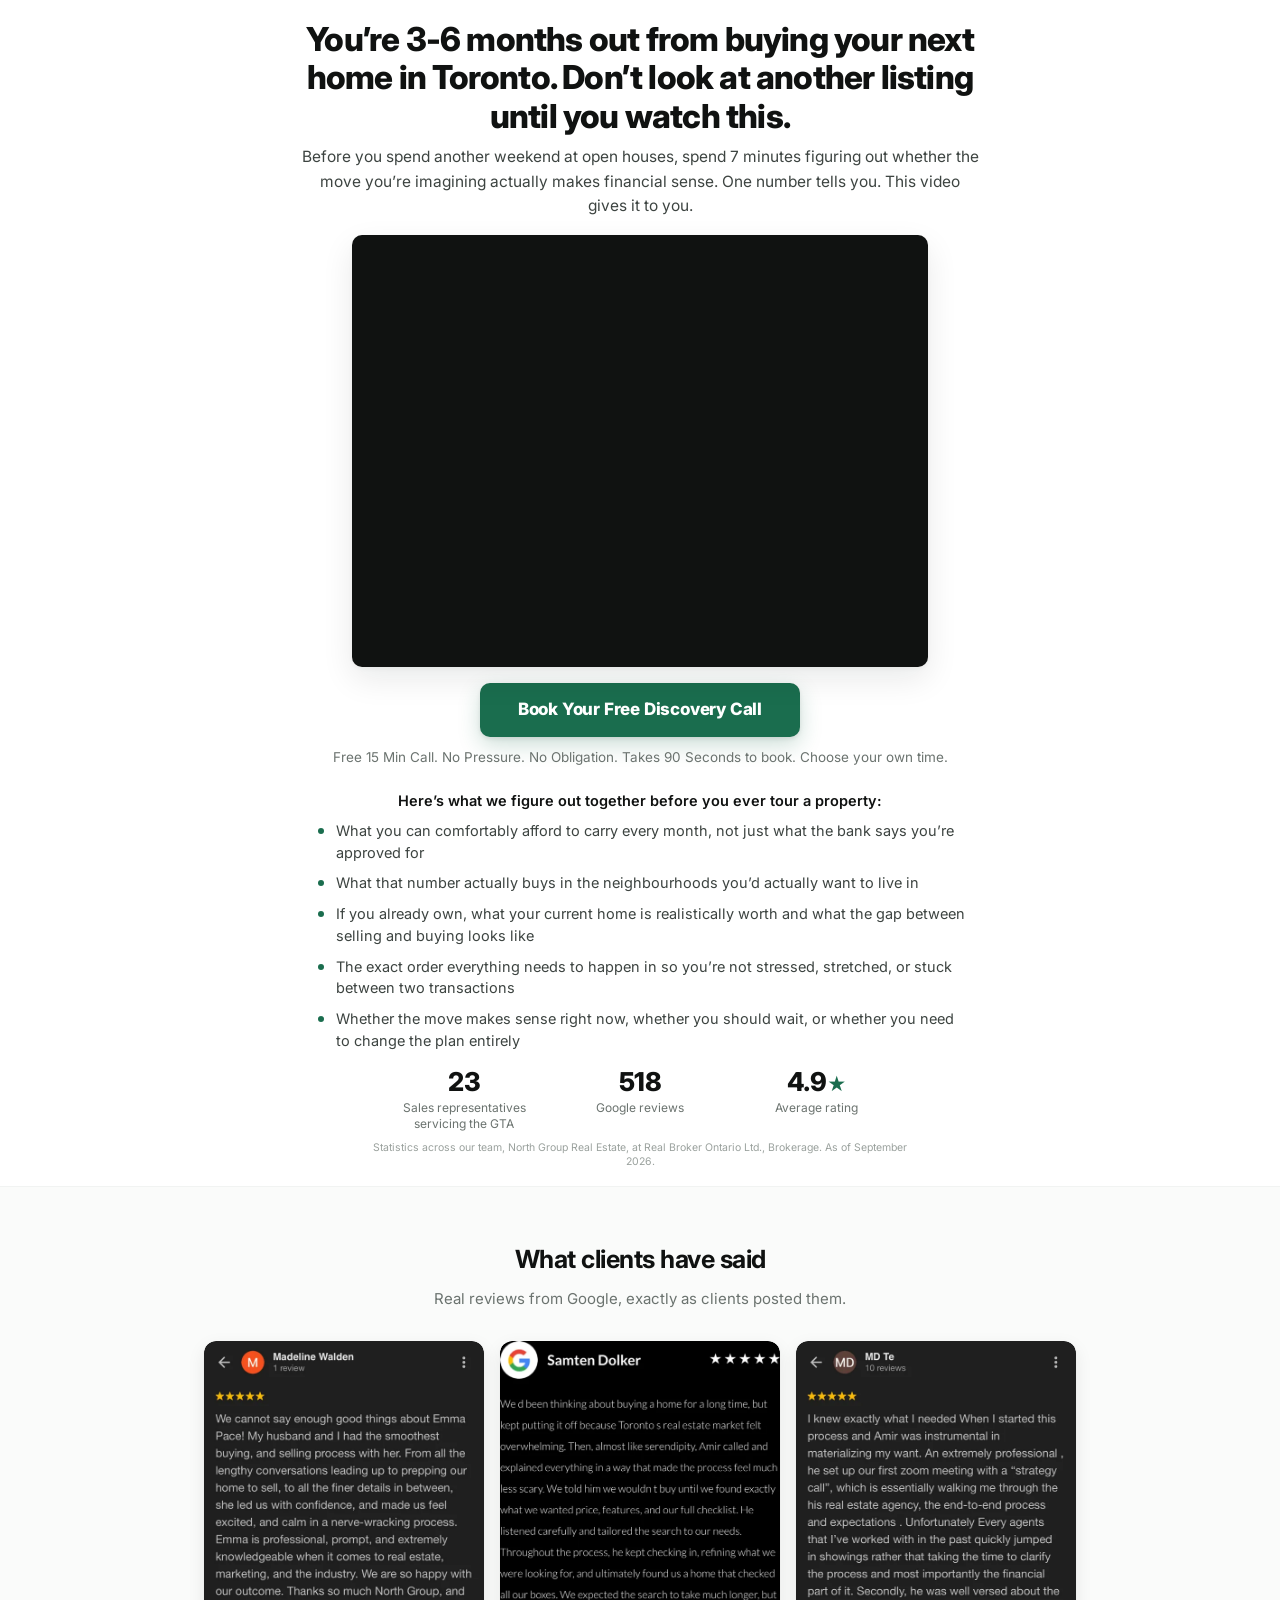
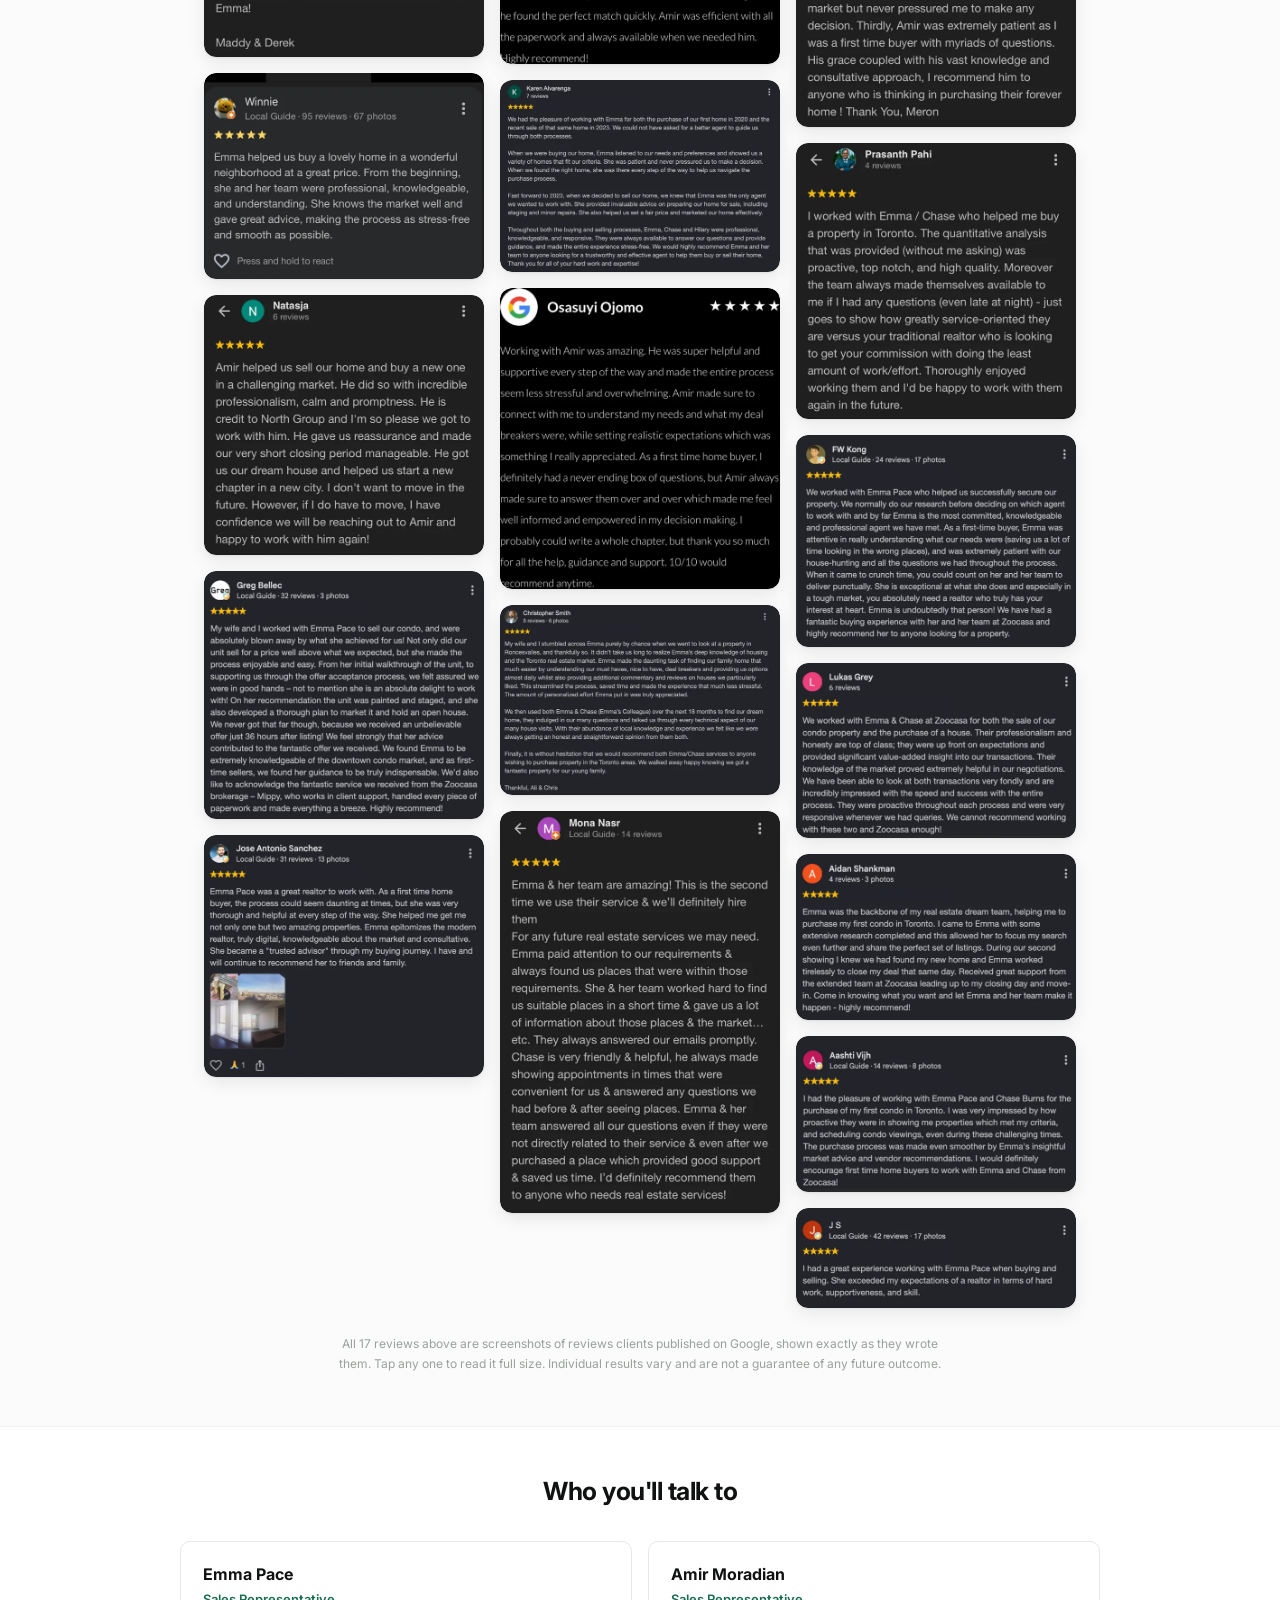
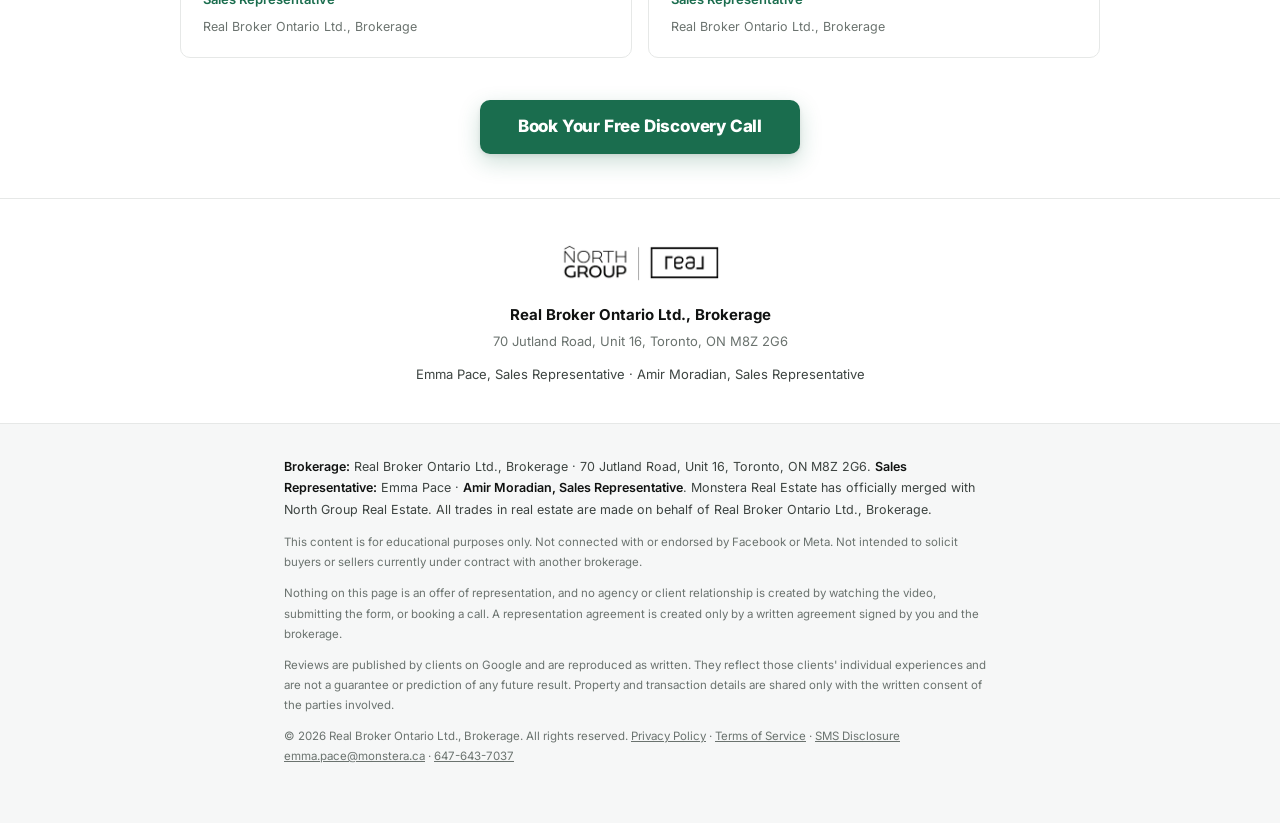
==== commit 2799ae42: "New headline and subheadline: the 3-6 month buyer angle Emma's text, with one change she asked for: " ====
--- a/site/index.html
+++ b/site/index.html
@@ -28,6 +28,26 @@
 src="https://www.facebook.com/tr?id=1828499953929219&ev=PageView&noscript=1" alt=""/></noscript>
 <!-- End Meta Pixel Code -->
 
+<!-- ============================================================
+     MICROSOFT CLARITY - session recording and heatmaps. Project
+     yjiz24tu21. Added 17 September 2026 at Emma's request.
+     Async by construction: the snippet only injects a script tag with
+     async=1, so it does not block first paint. Keep it that way. This
+     page went from a PageSpeed mobile score of 41 to 90 by getting
+     third-party JavaScript off the critical path; do not undo that by
+     making this synchronous or moving the real clarity.js inline.
+     It is analytics only. It fires no conversion event and has nothing
+     to do with the Meta pixel above.
+     ============================================================ -->
+<script type="text/javascript">
+    (function(c,l,a,r,i,t,y){
+        c[a]=c[a]||function(){(c[a].q=c[a].q||[]).push(arguments)};
+        t=l.createElement(r);t.async=1;t.src="https://www.clarity.ms/tag/"+i;
+        y=l.getElementsByTagName(r)[0];y.parentNode.insertBefore(t,y);
+    })(window, document, "clarity", "script", "yjiz24tu21");
+</script>
+<!-- End Microsoft Clarity -->
+
 <title>Need More Space In Toronto? | North Group Real Estate</title>
 <meta name="description" content="See what actually sold in your Toronto area in the last 60 days. Book a free 15-minute call with a sales representative at Real Broker Ontario Ltd., Brokerage.">
 <link rel="preconnect" href="https://fonts.googleapis.com">
@@ -459,10 +479,10 @@
   <div class="hero-grid">
 
     <!-- 1. HEADLINE -->
-    <h1>You&rsquo;ve been looking at Toronto listings for months, yet you still don&rsquo;t know if you can actually move&hellip;</h1>
+    <h1>You&rsquo;re 3-6 months out from buying your next home in Toronto. Don&rsquo;t look at another listing until you watch this.</h1>
 
     <!-- 2. SUBHEADLINE -->
-    <p class="lede">More listings won&rsquo;t fix the problem. You need personalized information. Watch this short video before you waste any more time looking at listings that won&rsquo;t work for you.</p>
+    <p class="lede">Before you spend another weekend at open houses, spend 7 minutes figuring out whether the move you&rsquo;re imagining actually makes financial sense. One number tells you. This video gives it to you.</p>
 
     <!-- 3. VIDEO. Vimeo 1226714744. Source is 1440x1080, i.e. 4:3 (1.333:1).
          shared.css .video-frame aspect-ratio MUST match this or the video
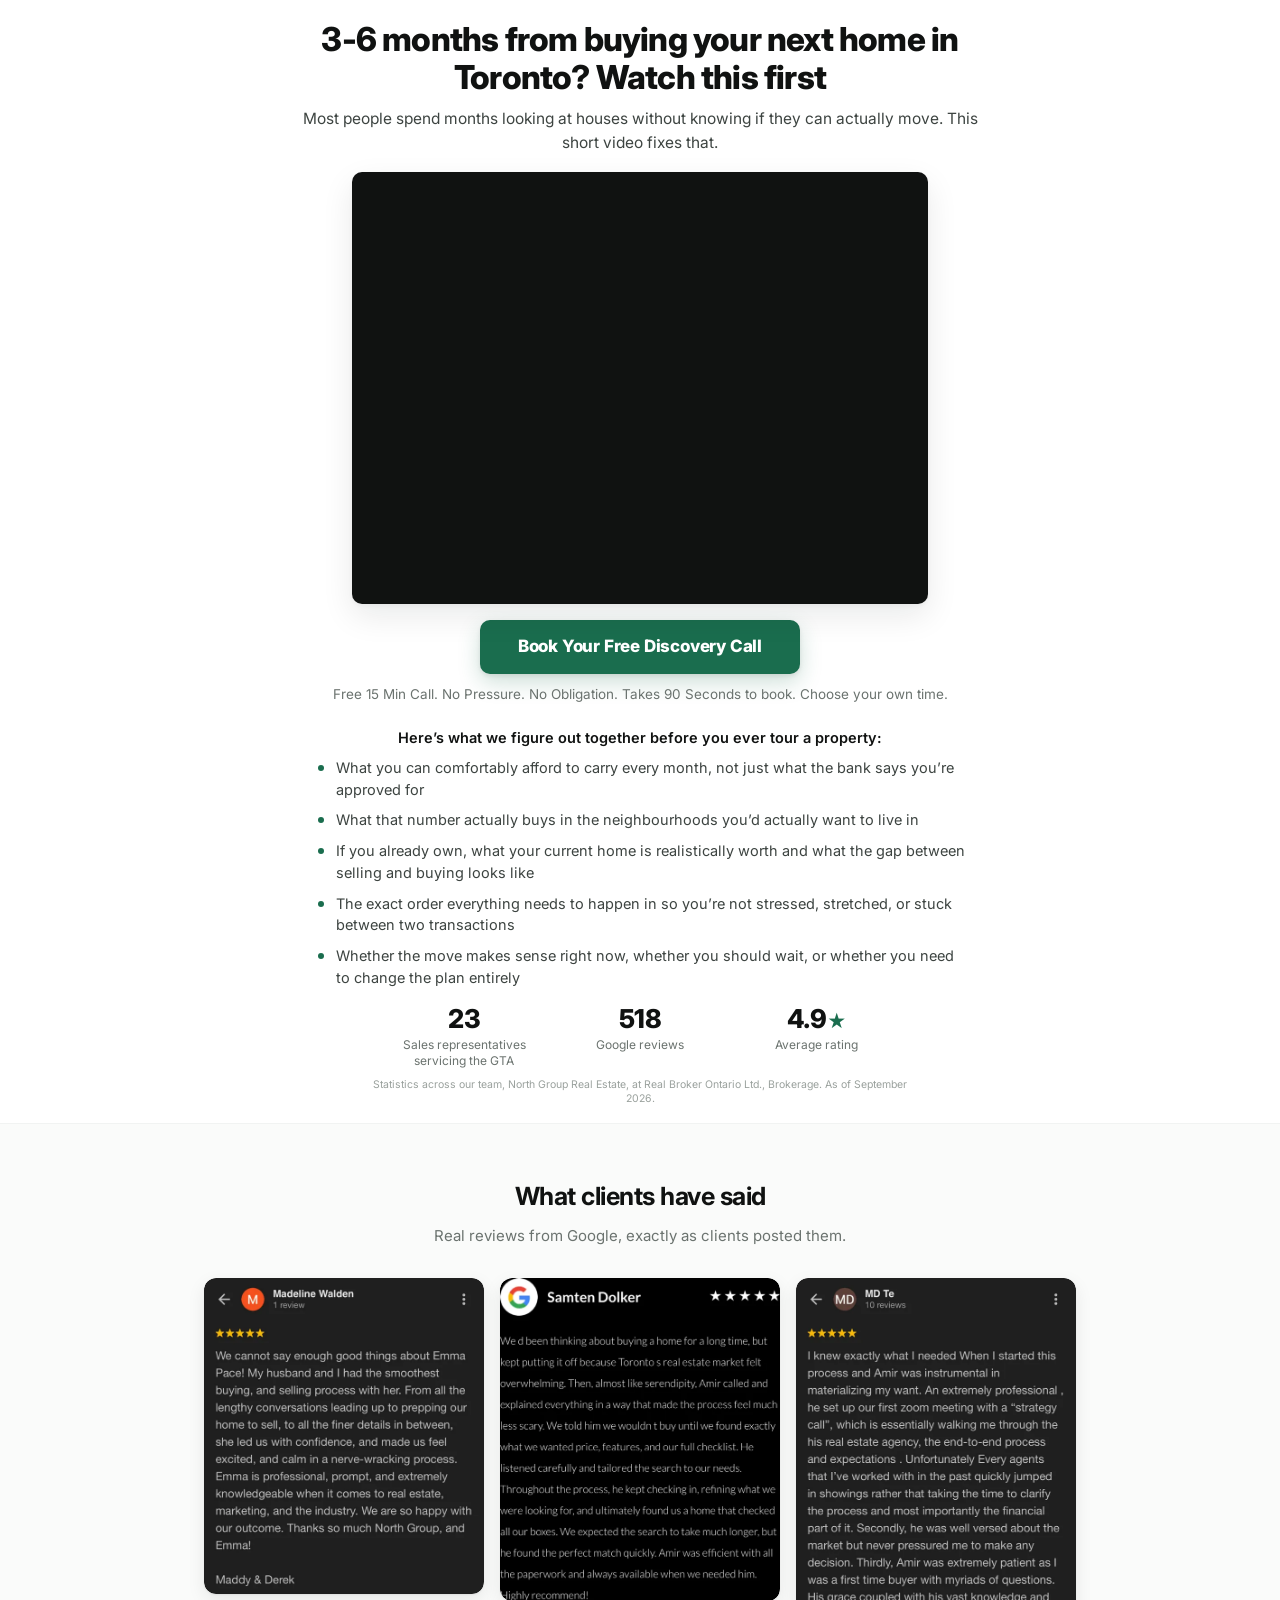
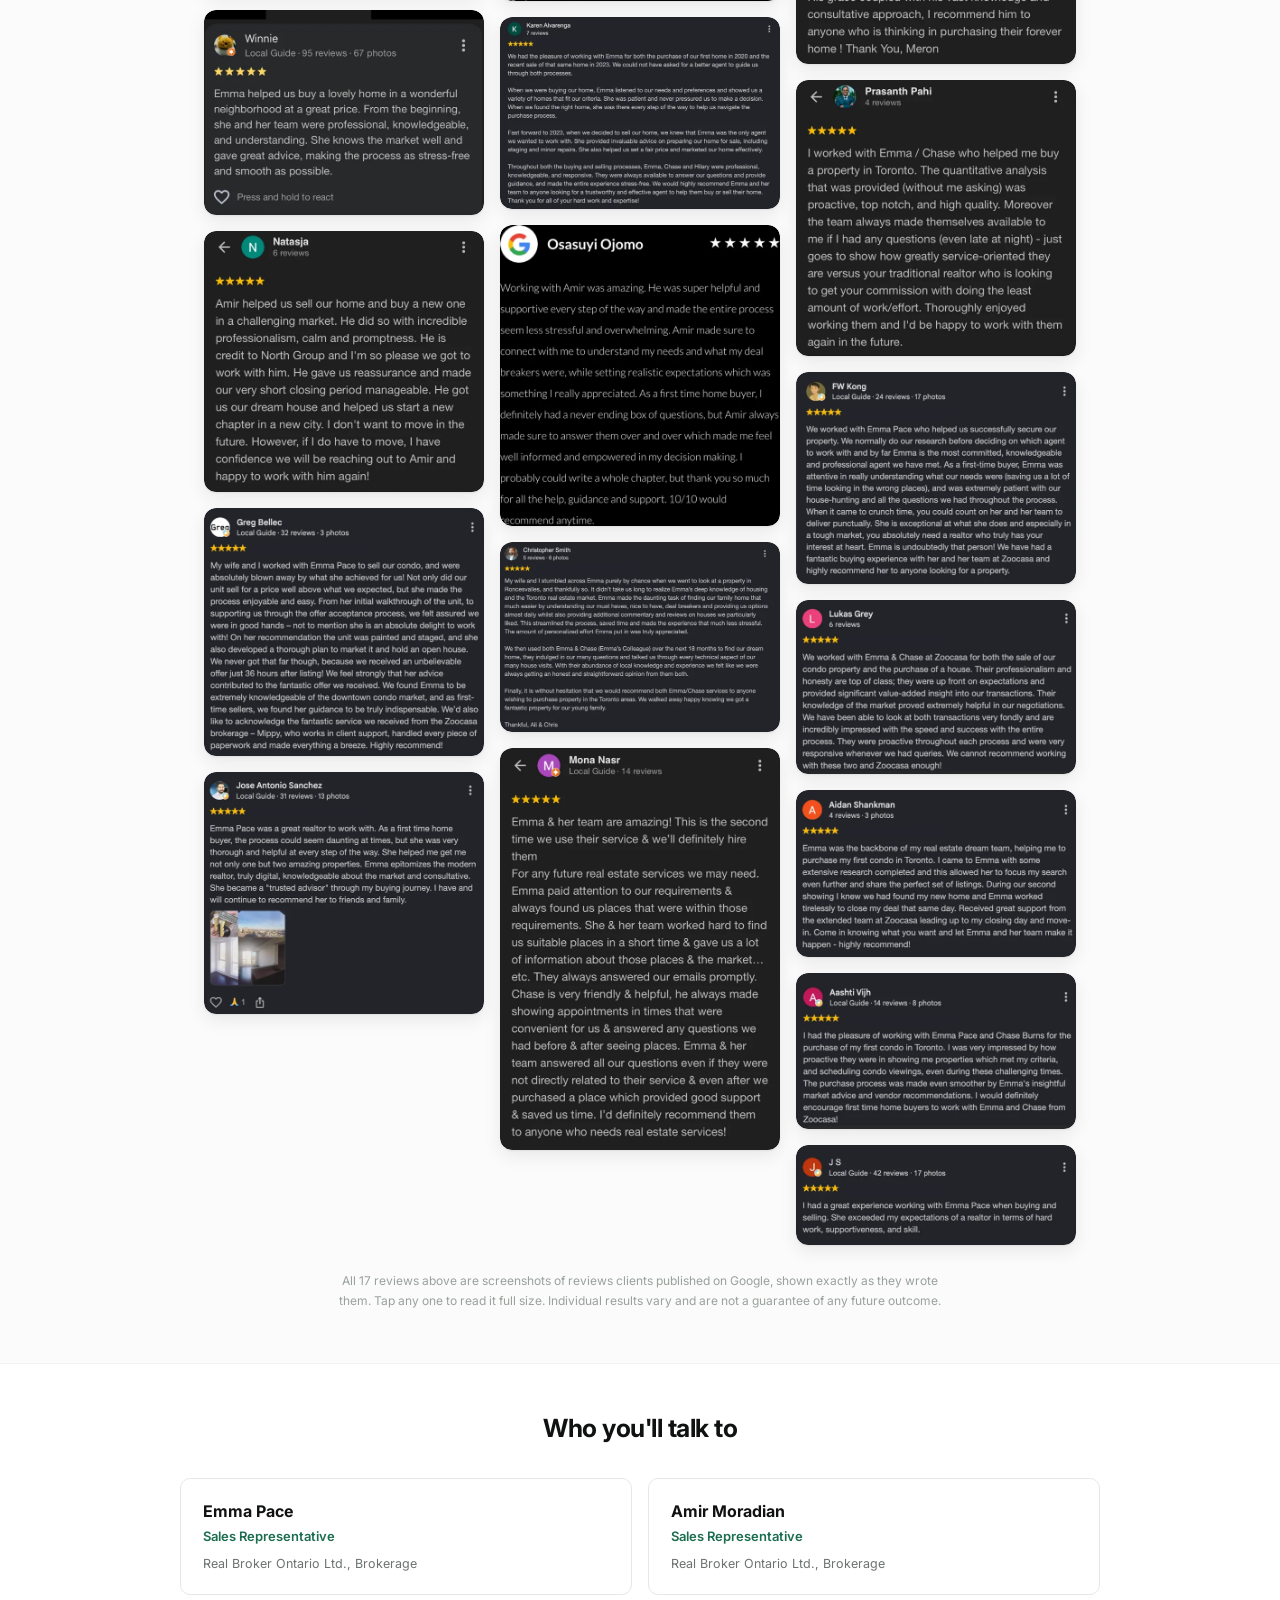
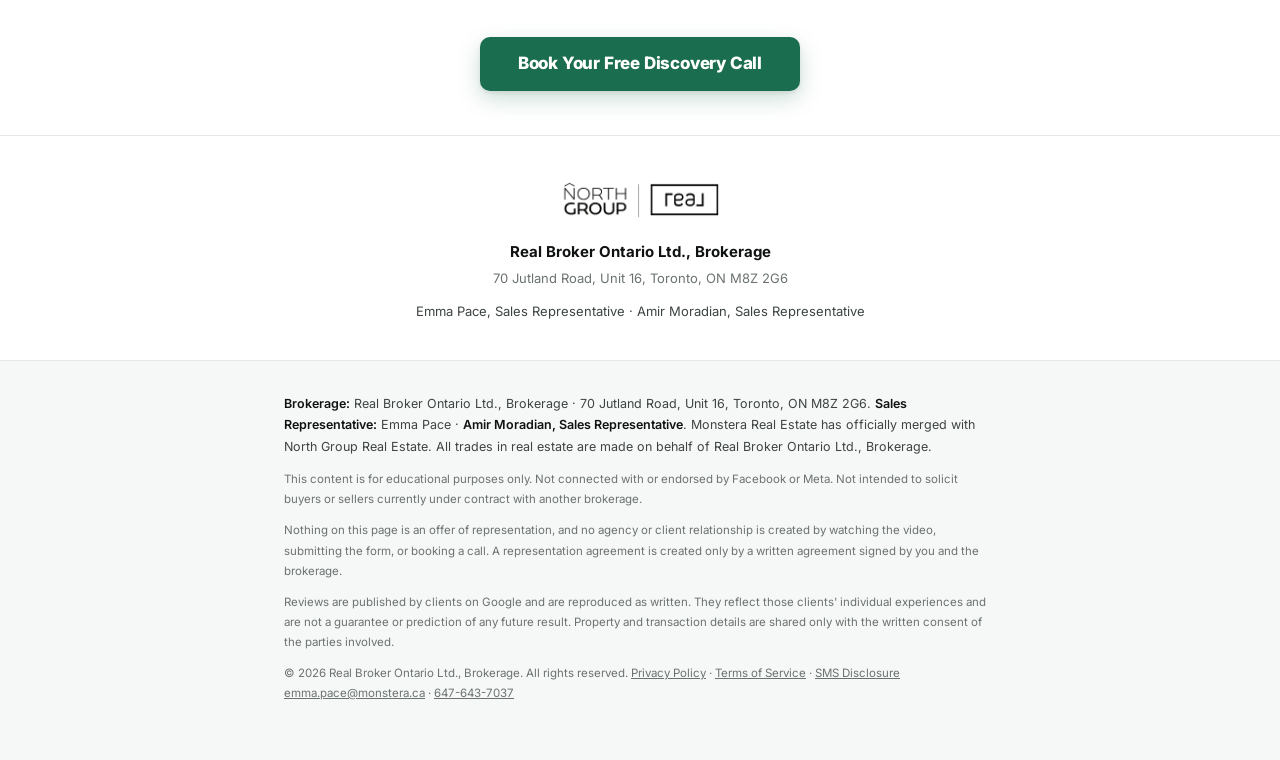
==== commit 1f99f5f8: "Shorter headline and subheadline Emma's text verbatim. Headline drops from 114 characters to 71, sub" ====
--- a/site/index.html
+++ b/site/index.html
@@ -479,10 +479,10 @@
   <div class="hero-grid">
 
     <!-- 1. HEADLINE -->
-    <h1>You&rsquo;re 3-6 months out from buying your next home in Toronto. Don&rsquo;t look at another listing until you watch this.</h1>
+    <h1>3-6 months from buying your next home in Toronto? Watch this first</h1>
 
     <!-- 2. SUBHEADLINE -->
-    <p class="lede">Before you spend another weekend at open houses, spend 7 minutes figuring out whether the move you&rsquo;re imagining actually makes financial sense. One number tells you. This video gives it to you.</p>
+    <p class="lede">Most people spend months looking at houses without knowing if they can actually move. This short video fixes that.</p>
 
     <!-- 3. VIDEO. Vimeo 1226714744. Source is 1440x1080, i.e. 4:3 (1.333:1).
          shared.css .video-frame aspect-ratio MUST match this or the video
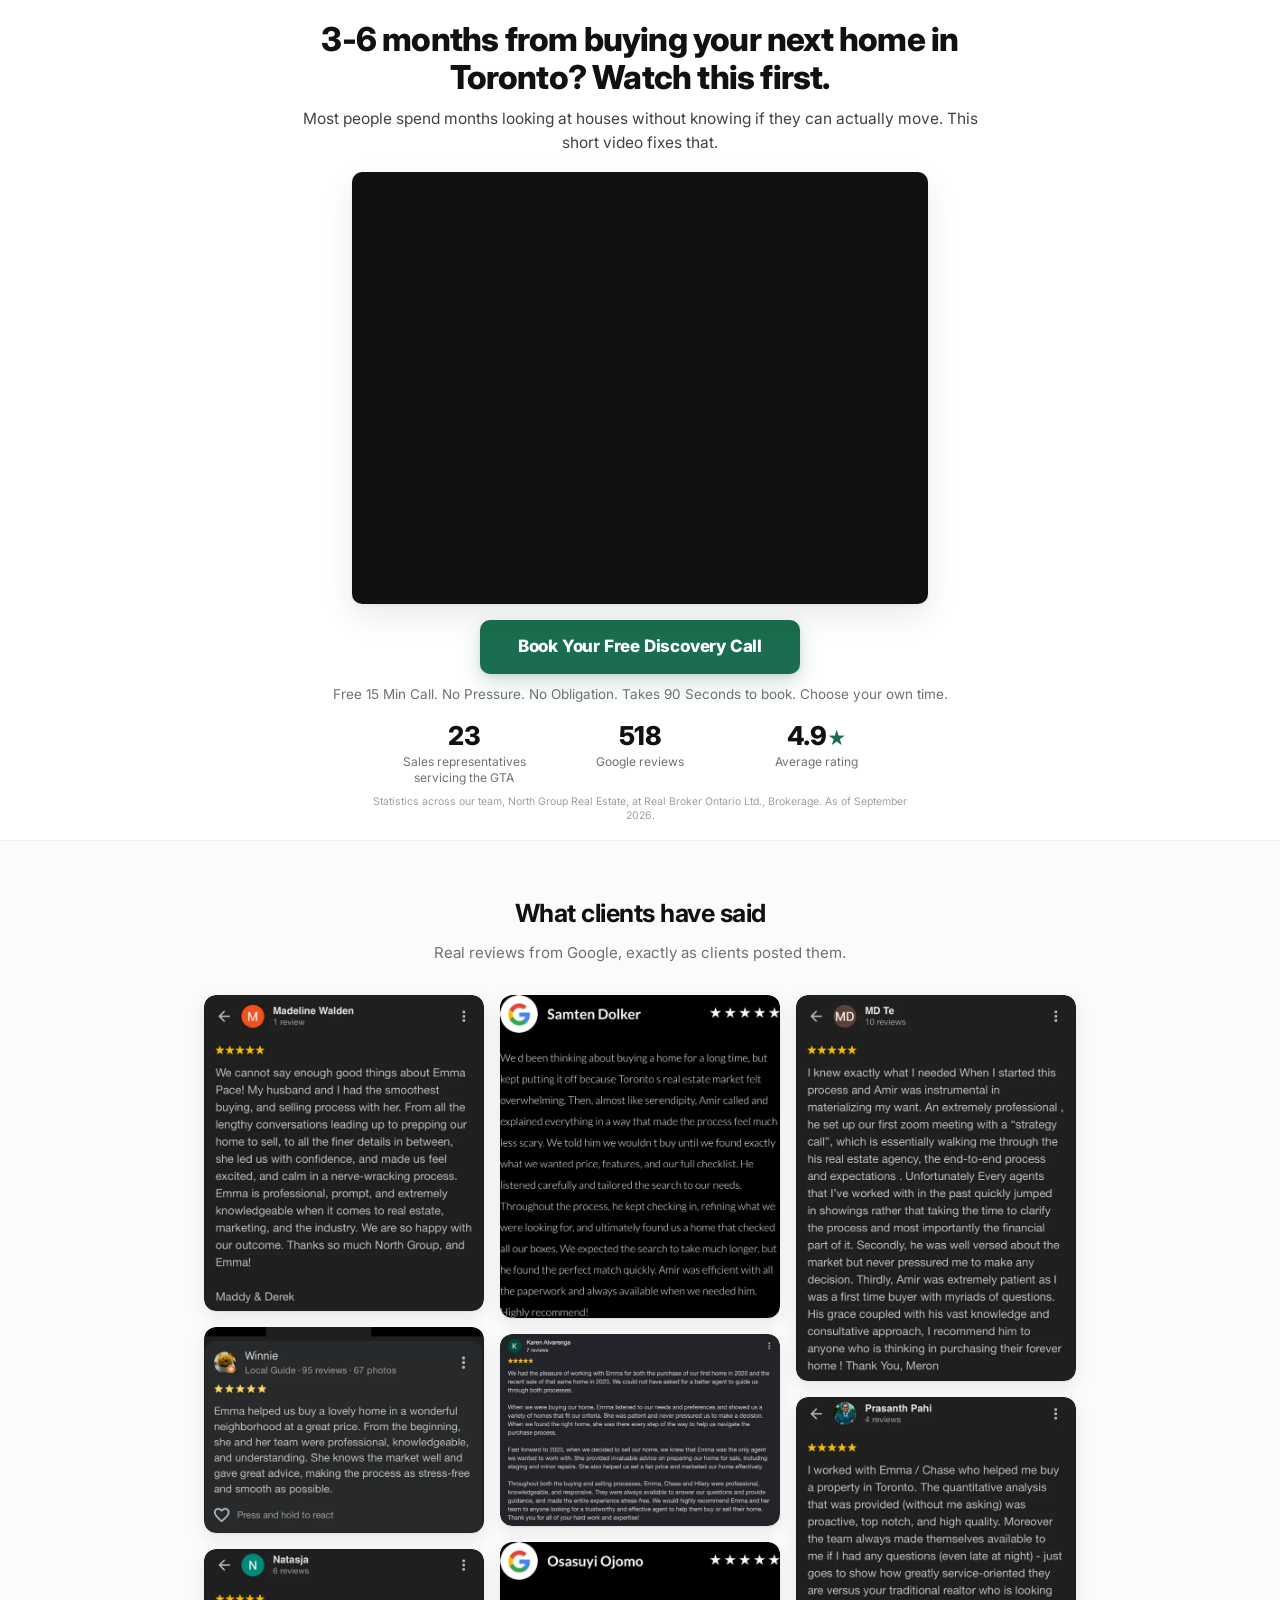
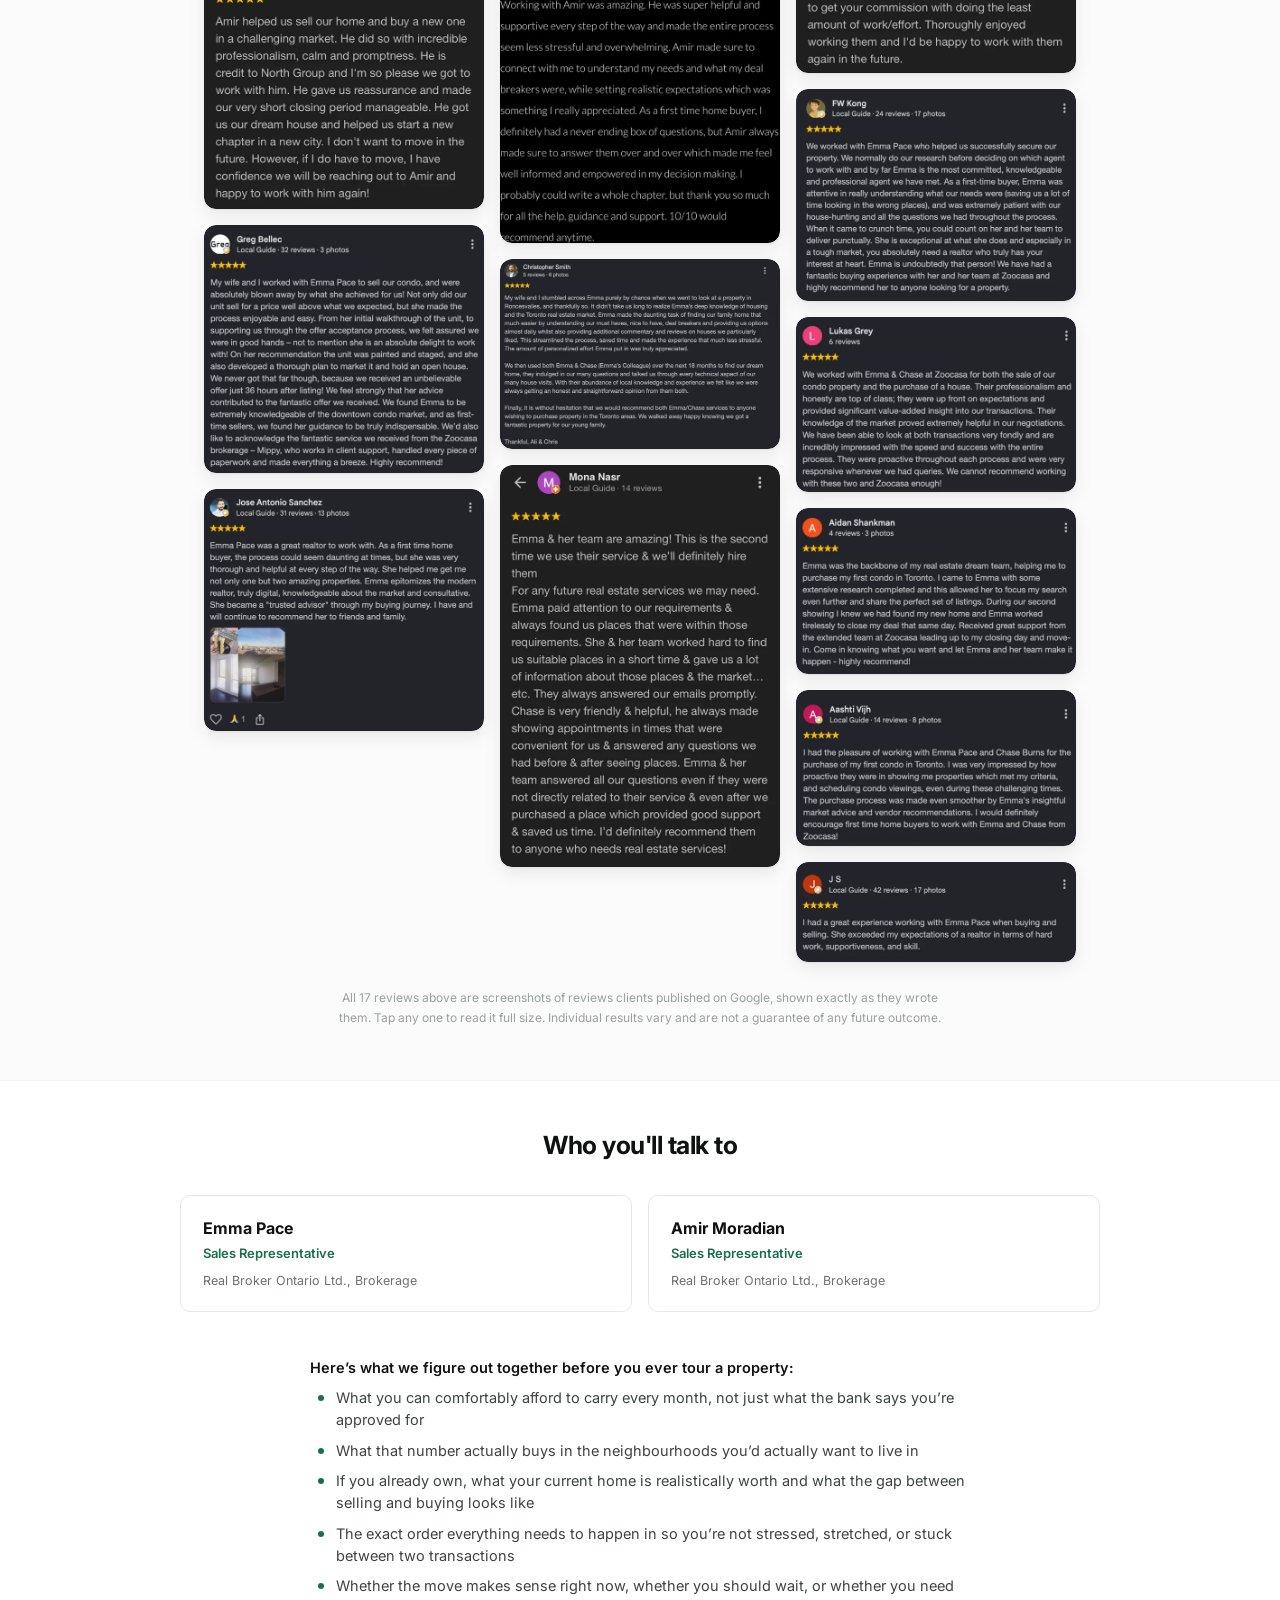
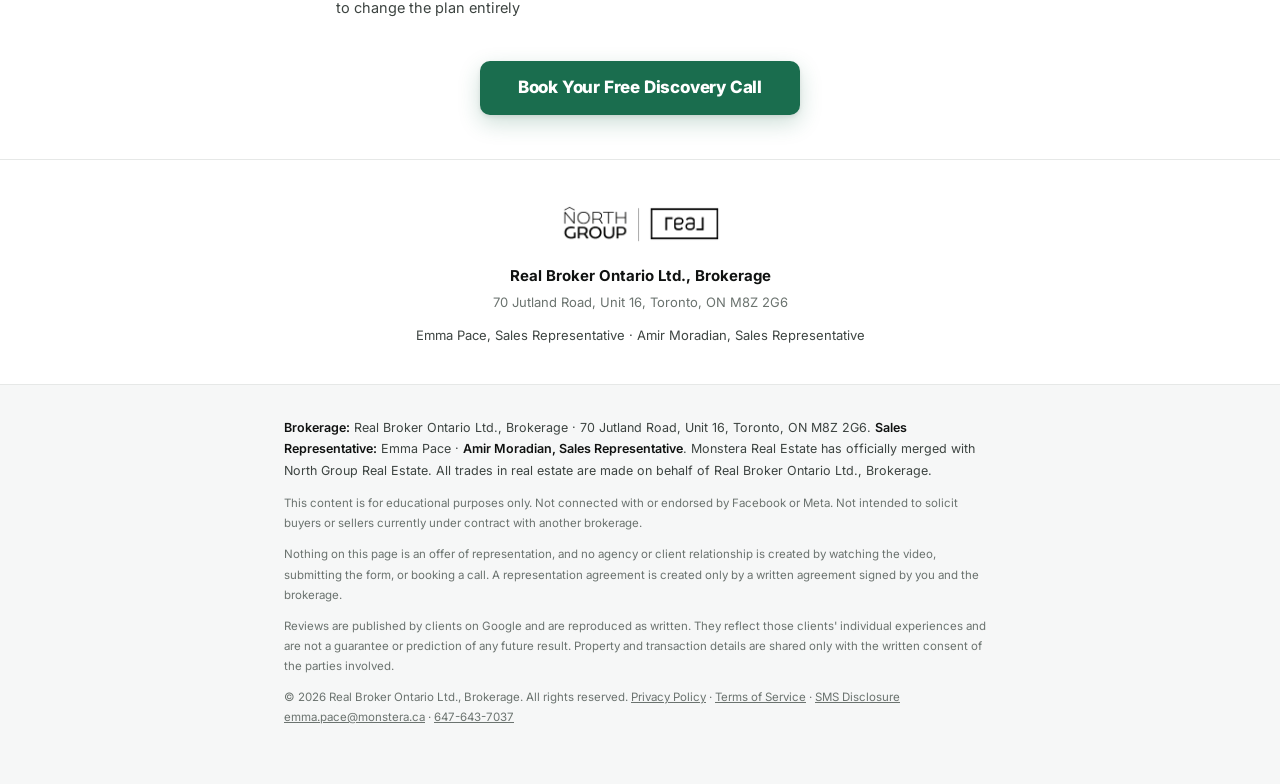
==== commit dae9814d: "Move the bullets below the testimonials, with the final CTA under them Emma's reorganisation. The on" ====
--- a/site/index.html
+++ b/site/index.html
@@ -146,7 +146,7 @@
      Area order matches DOM order, so tab order and screen-reader order match
      what is on screen. If you reorder one, reorder the other. */
   display: grid;
-  grid-template-areas: "head" "sub" "vid" "cta" "ctasub" "covlead" "covers" "proof" "note";
+  grid-template-areas: "head" "sub" "vid" "cta" "ctasub" "proof" "note";
   max-width: 920px; margin-inline: auto; padding-inline: 24px;
 }
 .hero h1        { grid-area: head; margin-bottom: 10px; }
@@ -249,9 +249,11 @@
 /* What the call covers. Sits in the hero grid under the button. Uses the
    existing ink tokens and type scale, so it introduces no new styling
    vocabulary, only layout for a list that did not exist before. */
+/* The .covers section moved out of the hero on 18 Sept 2026, so these two
+   are no longer grid children and carry no grid-area. They now sit in their
+   own section below the agents block, as the last content before the footer. */
 .covers-lead {
-  grid-area: covlead;
-  margin: 20px auto 0;
+  margin: 0 auto;
   max-width: 660px;
   text-align: left;
   font-size: 14.5px;
@@ -262,9 +264,12 @@
    lead-in is present and keeps it when it is not. */
 .covers-lead + .call-covers { margin-top: 8px; }
 
+/* Section wrapper for the moved block. Padding matches the sections above it
+   so the page rhythm is unchanged; only the position moved. */
+.covers { padding: 0 0 44px; }
+
 .call-covers {
-  grid-area: covers;
-  margin: 18px auto 0;
+  margin: 14px auto 0;
   max-width: 660px;
   padding: 0;
   list-style: none;
@@ -479,7 +484,7 @@
   <div class="hero-grid">
 
     <!-- 1. HEADLINE -->
-    <h1>3-6 months from buying your next home in Toronto? Watch this first</h1>
+    <h1>3-6 months from buying your next home in Toronto? Watch this first.</h1>
 
     <!-- 2. SUBHEADLINE -->
     <p class="lede">Most people spend months looking at houses without knowing if they can actually move. This short video fixes that.</p>
@@ -505,20 +510,7 @@
     <a class="cta cta-hero js-book" href="https://form.typeform.com/to/RBHYsHVT">Book Your Free Discovery Call</a>
     <p class="cta-sub">Free 15 Min Call. No Pressure. No Obligation. Takes 90 Seconds to book. Choose your own time.</p>
 
-    <!-- 5. WHAT THE CALL COVERS
-         Lives inside the hero grid, under the button, not as a new section.
-         Describes what gets discussed on the call. No outcome is promised,
-         which is what keeps it inside RECO Bulletin 5.1. -->
-    <p class="covers-lead">Here&rsquo;s what we figure out together before you ever tour a property:</p>
-    <ul class="call-covers">
-      <li>What you can comfortably afford to carry every month, not just what the bank says you&rsquo;re approved for</li>
-      <li>What that number actually buys in the neighbourhoods you&rsquo;d actually want to live in</li>
-      <li>If you already own, what your current home is realistically worth and what the gap between selling and buying looks like</li>
-      <li>The exact order everything needs to happen in so you&rsquo;re not stressed, stretched, or stuck between two transactions</li>
-      <li>Whether the move makes sense right now, whether you should wait, or whether you need to change the plan entirely</li>
-    </ul>
-
-    <!-- 6. SOCIAL PROOF BAR
+    <!-- 5. SOCIAL PROOF BAR
          RECO Bulletin 5.1: volume/activity claims must explain how they
          were measured, and a TEAM achievement must be identified as one
          with the team size stated. The note below does that. Do not
@@ -669,6 +661,33 @@
       <div class="firm">Real Broker Ontario Ltd., Brokerage</div>
     </div>
   </div>
+</section>
+
+<!-- ============================================================
+     SECTION 7, WHAT THE CALL COVERS
+     Moved out of the hero 18 Sept 2026 at Emma's request, so the only
+     things above the fold are the headline, subheadline, video and
+     button. This is supporting copy for people who scroll, and it is
+     the last content section before the footer.
+     Wording unchanged from when it sat in the hero.
+     No outcome is promised here, which is what keeps it inside
+     RECO Bulletin 5.1. Keep it that way.
+     ============================================================ -->
+<section class="covers wrap">
+  <p class="covers-lead">Here&rsquo;s what we figure out together before you ever tour a property:</p>
+  <ul class="call-covers">
+    <li>What you can comfortably afford to carry every month, not just what the bank says you&rsquo;re approved for</li>
+    <li>What that number actually buys in the neighbourhoods you&rsquo;d actually want to live in</li>
+    <li>If you already own, what your current home is realistically worth and what the gap between selling and buying looks like</li>
+    <li>The exact order everything needs to happen in so you&rsquo;re not stressed, stretched, or stuck between two transactions</li>
+    <li>Whether the move makes sense right now, whether you should wait, or whether you need to change the plan entirely</li>
+  </ul>
+
+  <!-- The page's last booking button, moved here from the agents section on
+       18 Sept 2026 so it follows the bullets rather than preceding them.
+       Someone who reads all five and is convinced can act without scrolling
+       back up. This is the last thing before the footer; do not let another
+       content block get added below it. -->
   <div class="cta-repeat">
     <a class="cta cta-hero js-book" href="https://form.typeform.com/to/RBHYsHVT">Book Your Free Discovery Call</a>
   </div>
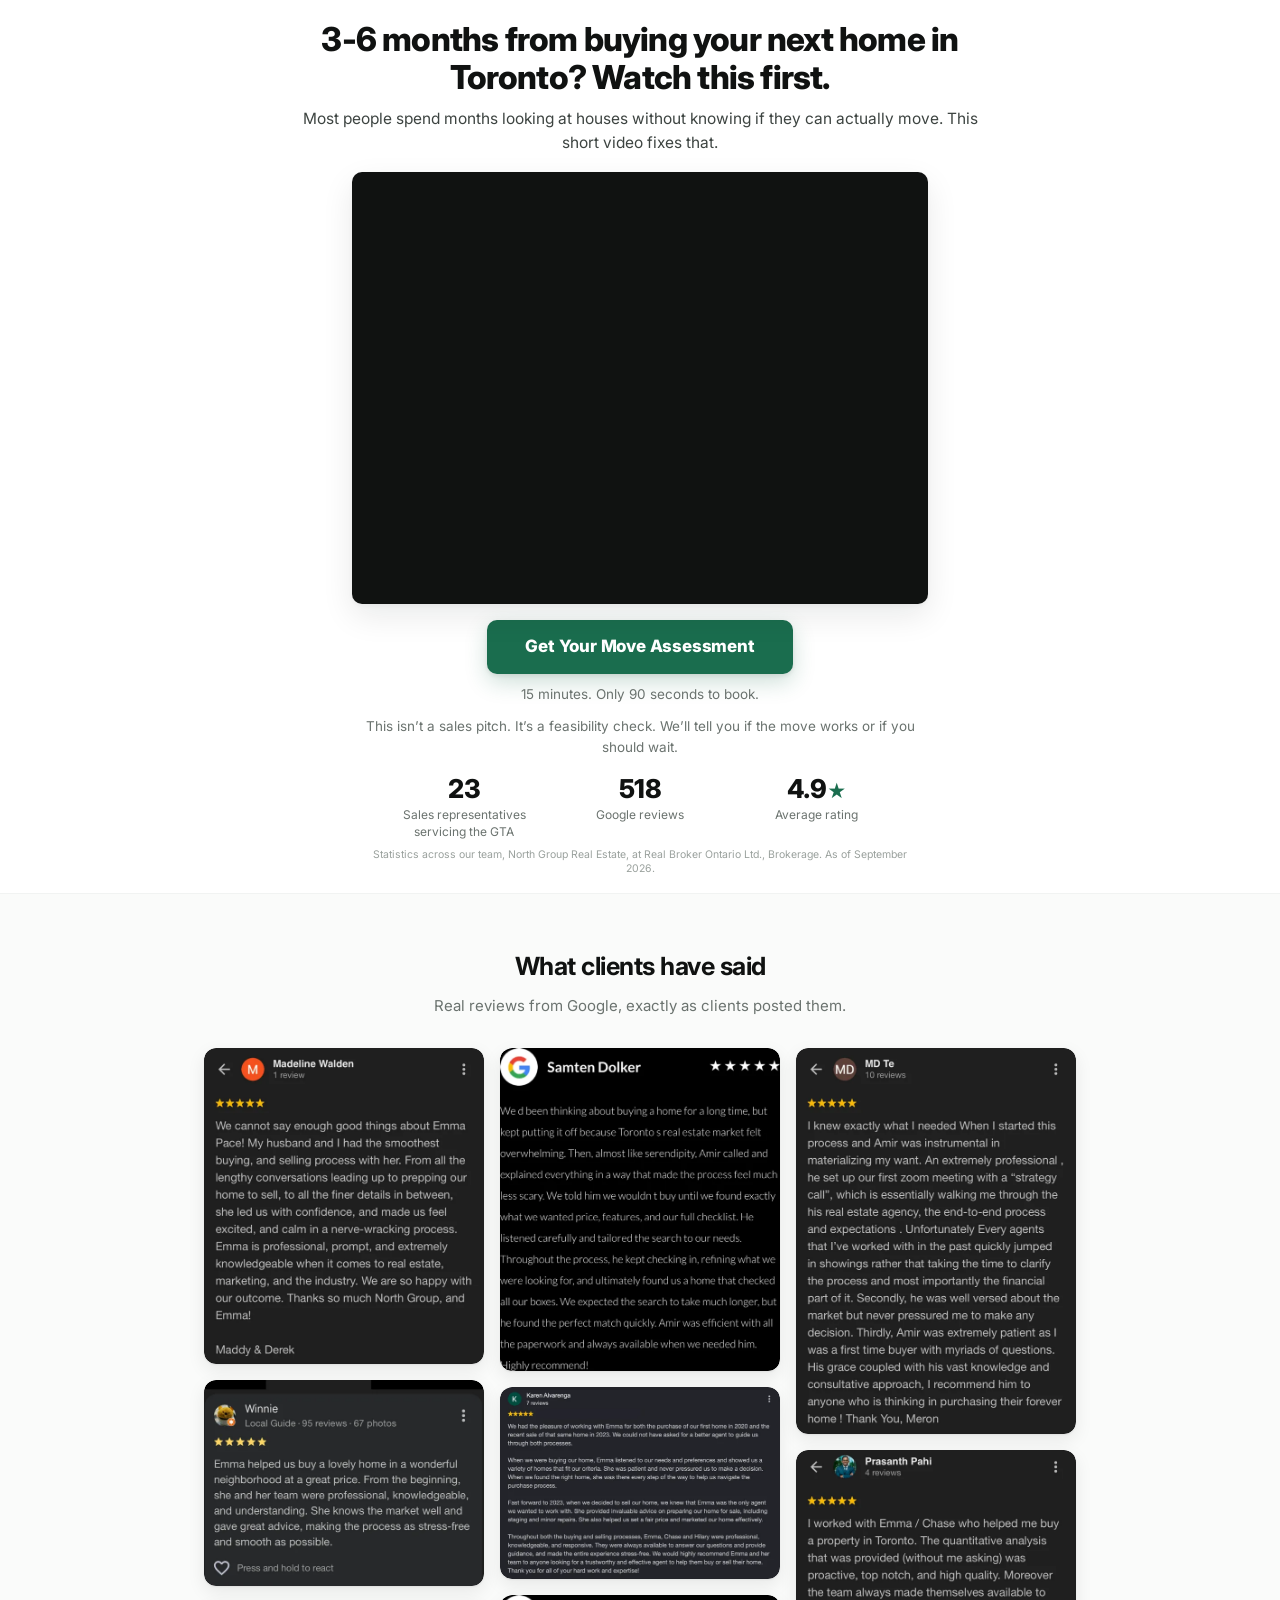
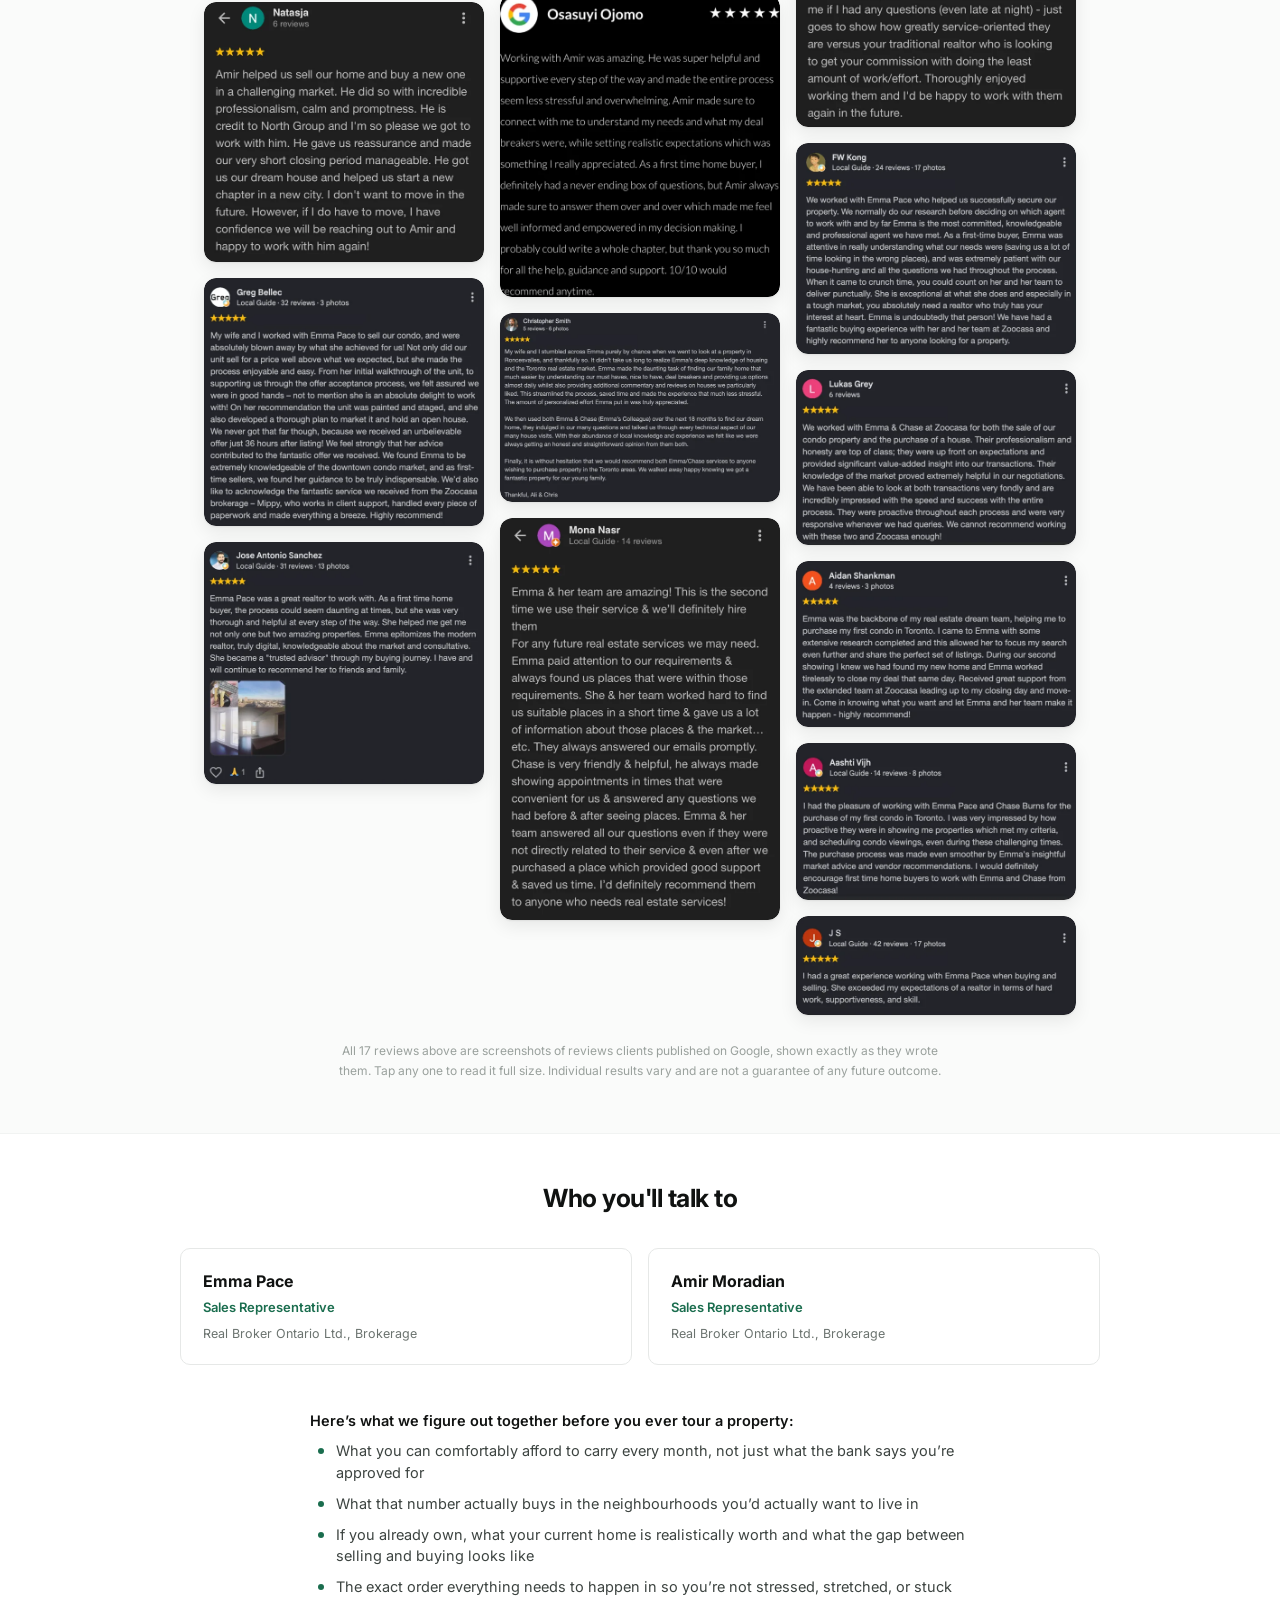
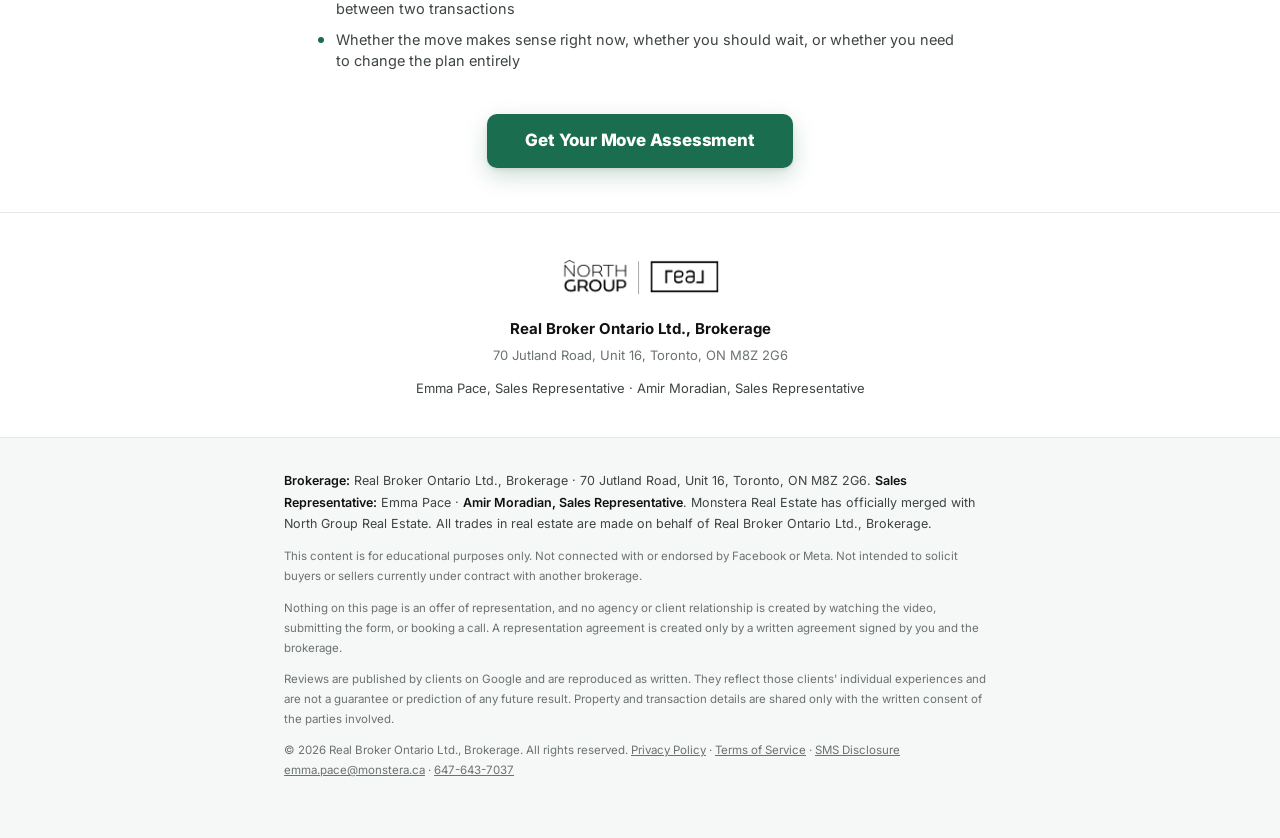
==== commit 136e7704: "Button label, shorter subtext, and a feasibility-check line under it Three changes, nothing else tou" ====
--- a/site/index.html
+++ b/site/index.html
@@ -61,6 +61,12 @@
 <noscript><link rel="stylesheet" href="https://fonts.googleapis.com/css2?family=Inter:wght@400;600;700;800&display=swap"></noscript>
 <link rel="preconnect" href="https://player.vimeo.com">
 <link rel="preconnect" href="https://embed.typeform.com">
+<!-- The booking form iframe itself loads from form.typeform.com; embed.js
+     comes from embed.typeform.com, a DIFFERENT origin. Warming this second
+     connection at page load takes the DNS+TLS handshake out of the first
+     click, which is exactly when the visitor is staring at a blank popup. -->
+<link rel="preconnect" href="https://form.typeform.com">
+<link rel="dns-prefetch" href="https://form.typeform.com">
 <style>
 @font-face {
   font-family: 'Inter Fallback';
@@ -146,7 +152,7 @@
      Area order matches DOM order, so tab order and screen-reader order match
      what is on screen. If you reorder one, reorder the other. */
   display: grid;
-  grid-template-areas: "head" "sub" "vid" "cta" "ctasub" "proof" "note";
+  grid-template-areas: "head" "sub" "vid" "cta" "ctasub" "ctanote" "proof" "note";
   max-width: 920px; margin-inline: auto; padding-inline: 24px;
 }
 .hero h1        { grid-area: head; margin-bottom: 10px; }
@@ -180,6 +186,11 @@
 }
 .hero .cta-hero { grid-area: cta; justify-self: center; }
 .hero .cta-sub { grid-area: ctasub; }
+/* Second line under the button. Its own area because two children in
+   "ctasub" would occupy the same grid cell and overlap. Styling comes
+   from .cta-sub, so it is the same grey and size; this rule only places
+   it and gives it a readable measure. */
+.hero .cta-note { grid-area: ctanote; max-width: 560px; margin-inline: auto; }
 .hero .proof    { grid-area: proof; }
 .hero .proof-note { grid-area: note; }
 
@@ -457,6 +468,24 @@
   }
 }
 
+/* Booking button "opening" state (Sept 2026). Session replays showed CTA
+   clicks reading as frozen while the Typeform popup booted. The spinner
+   sits inside the button's own right padding, absolutely positioned, so
+   the button never changes size; the class is removed by a timer in the
+   booking script. */
+.js-book.is-opening { position: relative; pointer-events: none; opacity: .9; }
+.js-book.is-opening::after {
+  content: ""; position: absolute; right: 12px; top: 50%;
+  width: 14px; height: 14px; margin-top: -8px;
+  border: 2px solid currentColor; border-right-color: transparent;
+  border-radius: 50%;
+  animation: cta-opening-spin .7s linear infinite;
+}
+@media (prefers-reduced-motion: reduce) {
+  .js-book.is-opening::after { animation: none; border-right-color: currentColor; opacity: .5; }
+}
+@keyframes cta-opening-spin { to { transform: rotate(360deg); } }
+
 </style>
 
 <!-- ============================================================
@@ -507,8 +536,9 @@
          popup; if the embed script is blocked the link still books.
          NOTE: Typeform's UI gives a LIVE id (01M1JAFJDTJE6GB8G1T7S38G3A).
          The popup API does NOT resolve live ids. Use the FORM id. -->
-    <a class="cta cta-hero js-book" href="https://form.typeform.com/to/RBHYsHVT">Book Your Free Discovery Call</a>
-    <p class="cta-sub">Free 15 Min Call. No Pressure. No Obligation. Takes 90 Seconds to book. Choose your own time.</p>
+    <a class="cta cta-hero js-book" href="https://form.typeform.com/to/RBHYsHVT">Get Your Move Assessment</a>
+    <p class="cta-sub">15 minutes. Only 90 seconds to book.</p>
+    <p class="cta-sub cta-note">This isn&rsquo;t a sales pitch. It&rsquo;s a feasibility check. We&rsquo;ll tell you if the move works or if you should wait.</p>
 
     <!-- 5. SOCIAL PROOF BAR
          RECO Bulletin 5.1: volume/activity claims must explain how they
@@ -689,13 +719,13 @@
        back up. This is the last thing before the footer; do not let another
        content block get added below it. -->
   <div class="cta-repeat">
-    <a class="cta cta-hero js-book" href="https://form.typeform.com/to/RBHYsHVT">Book Your Free Discovery Call</a>
+    <a class="cta cta-hero js-book" href="https://form.typeform.com/to/RBHYsHVT">Get Your Move Assessment</a>
   </div>
 </section>
 
 <!-- sticky booking bar, phones only, appears once past the hero -->
 <div class="stickybar" id="stickyBar" hidden>
-  <a class="cta js-book" href="https://form.typeform.com/to/RBHYsHVT">Book Your Free Discovery Call</a>
+  <a class="cta js-book" href="https://form.typeform.com/to/RBHYsHVT">Get Your Move Assessment</a>
 </div>
 
 <!-- ============================================================
@@ -784,6 +814,54 @@
 (function () {
   var FORM_ID = 'RBHYsHVT';   // the form id, NOT the live-embed id
   var popup = null;
+
+  // ------------------------------------------------------------------
+  // AD ATTRIBUTION PASS-THROUGH (21 Sept 2026)
+  // The Typeform declares hidden fields (fbclid, fbc, fbp, utm_*) but the
+  // n8n webhook log showed EVERY submission arriving with all of them
+  // empty: the popup was created without hidden values and the fallback
+  // href carried no params, so the fbclid died on this page and the CAPI
+  // events GHL sends to Meta had no click attribution to carry.
+  // trackingFields() gathers the values FRESH at each call site (the
+  // pixel sets its _fbp/_fbc cookies asynchronously, so reading them once
+  // at parse time races the pixel) and feeds BOTH booking paths: the
+  // popup via createPopup's hidden option, and the hosted-form fallback
+  // links via URL fragment, which Typeform reads into hidden fields on
+  // direct links.
+  // fbc is constructed from fbclid in Meta's documented
+  // fb.1.<timestamp>.<fbclid> format when the _fbc cookie is absent.
+  // These are hidden-field VALUES only. No fbq call is made here; this
+  // block adds no pixel event.
+  // ------------------------------------------------------------------
+  function getCookie(name) {
+    var m = document.cookie.match('(^|;)\\s*' + name + '\\s*=\\s*([^;]+)');
+    return m ? decodeURIComponent(m.pop()) : '';
+  }
+  function trackingFields() {
+    var p, f = {};
+    try { p = new URLSearchParams(window.location.search); } catch (e) { return f; }
+    ['fbclid', 'utm_source', 'utm_medium', 'utm_campaign', 'utm_content', 'utm_term'].forEach(function (k) {
+      var v = p.get(k);
+      if (v) f[k] = v;
+    });
+    var fbp = getCookie('_fbp');
+    if (fbp) f.fbp = fbp;
+    var fbc = getCookie('_fbc');
+    if (!fbc && f.fbclid) fbc = 'fb.1.' + Date.now() + '.' + f.fbclid;
+    if (fbc) f.fbc = fbc;
+    return f;
+  }
+  function applyFallbackHref(a) {
+    var f = trackingFields();
+    var qs = Object.keys(f).map(function (k) {
+      return encodeURIComponent(k) + '=' + encodeURIComponent(f[k]);
+    }).join('&');
+    if (!qs) return;
+    a.href = a.href.split('#')[0] + '#' + qs;
+  }
+  // Cover right-click / open-in-new-tab on the fallback links straight away;
+  // the click handler below refreshes them again with the freshest cookies.
+  document.querySelectorAll('.js-book').forEach(applyFallbackHref);
 
   // NO DIRECT-TO-CALENDLY LINK ON THIS PAGE, DELIBERATELY.
   // A link straight to the calendar skips the Typeform, which means no
@@ -829,10 +907,32 @@
       // people are being dropped onto the hosted form instead.
       fireOnce('FormOpen', { opened: canPopup });
 
+      // Refresh the fallback href with the freshest cookie values, so if
+      // this click falls through to the hosted form it still carries the
+      // attribution the popup would have carried.
+      applyFallbackHref(a);
+
       // If the embed script never loaded, fall through to the plain link.
       if (!canPopup) return;
+      // Created at CLICK time deliberately: trackingFields() must read the
+      // _fbp/_fbc cookies fresh, after the pixel has had the whole page load
+      // to set them. Do not move this creation to page load; that reopens
+      // the cookie race the attribution commit closed.
+      if (!popup) {
+        try { popup = window.tf.createPopup(FORM_ID, { size: 100, medium: 'vsl-registration', hidden: trackingFields() }); }
+        catch (err) { popup = null; }
+      }
+      // If createPopup itself failed, fall through to the hosted form too,
+      // whose href applyFallbackHref just refreshed with the same fields.
+      // (A throw here used to land AFTER preventDefault, so the click died
+      // doing nothing - the worst outcome for the hottest visitor.)
+      if (!popup) return;
       e.preventDefault();
-      if (!popup) popup = window.tf.createPopup(FORM_ID, { size: 100, medium: 'vsl-registration' });
+      // Instant feedback on the button itself, ahead of Typeform's overlay:
+      // the click must visibly do something within 100ms. The class is
+      // removed on a timer; the overlay covers the page long before that.
+      a.classList.add('is-opening');
+      setTimeout(function () { a.classList.remove('is-opening'); }, 4000);
       popup.open();
     });
   });
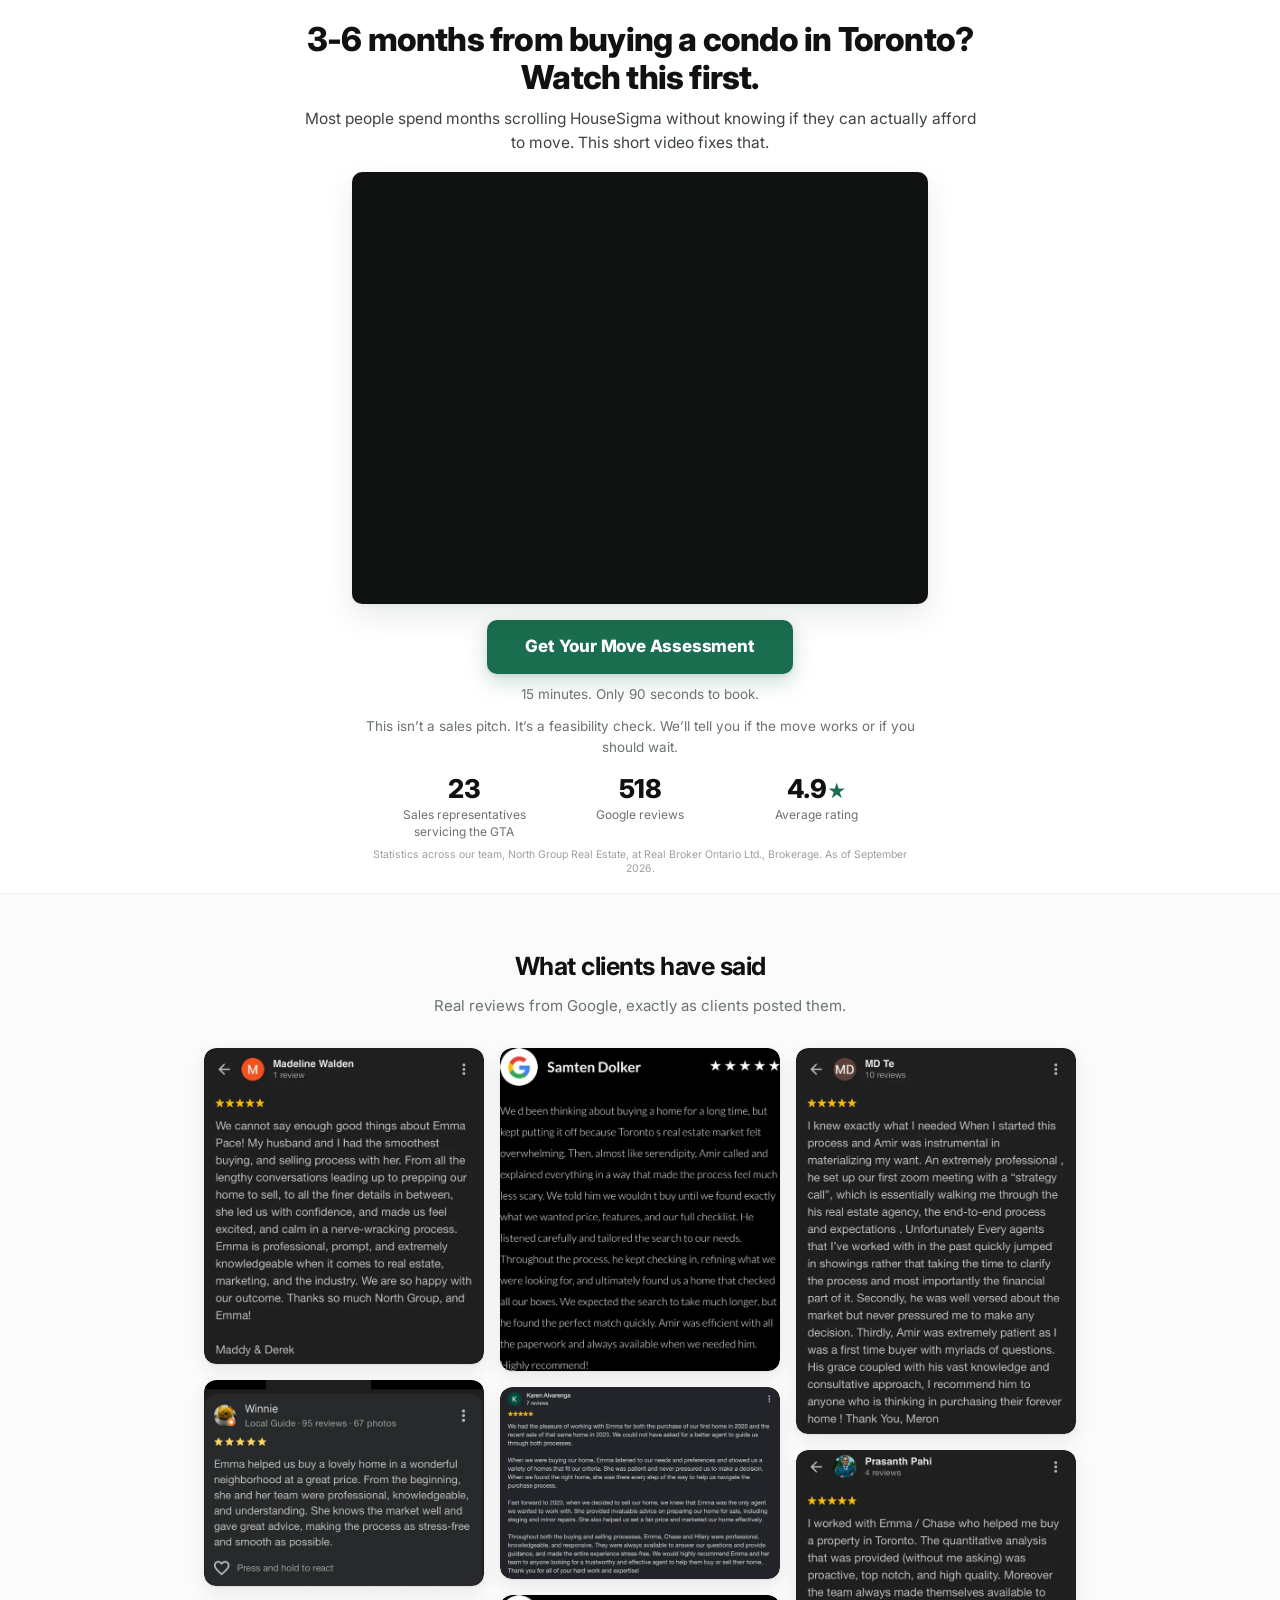
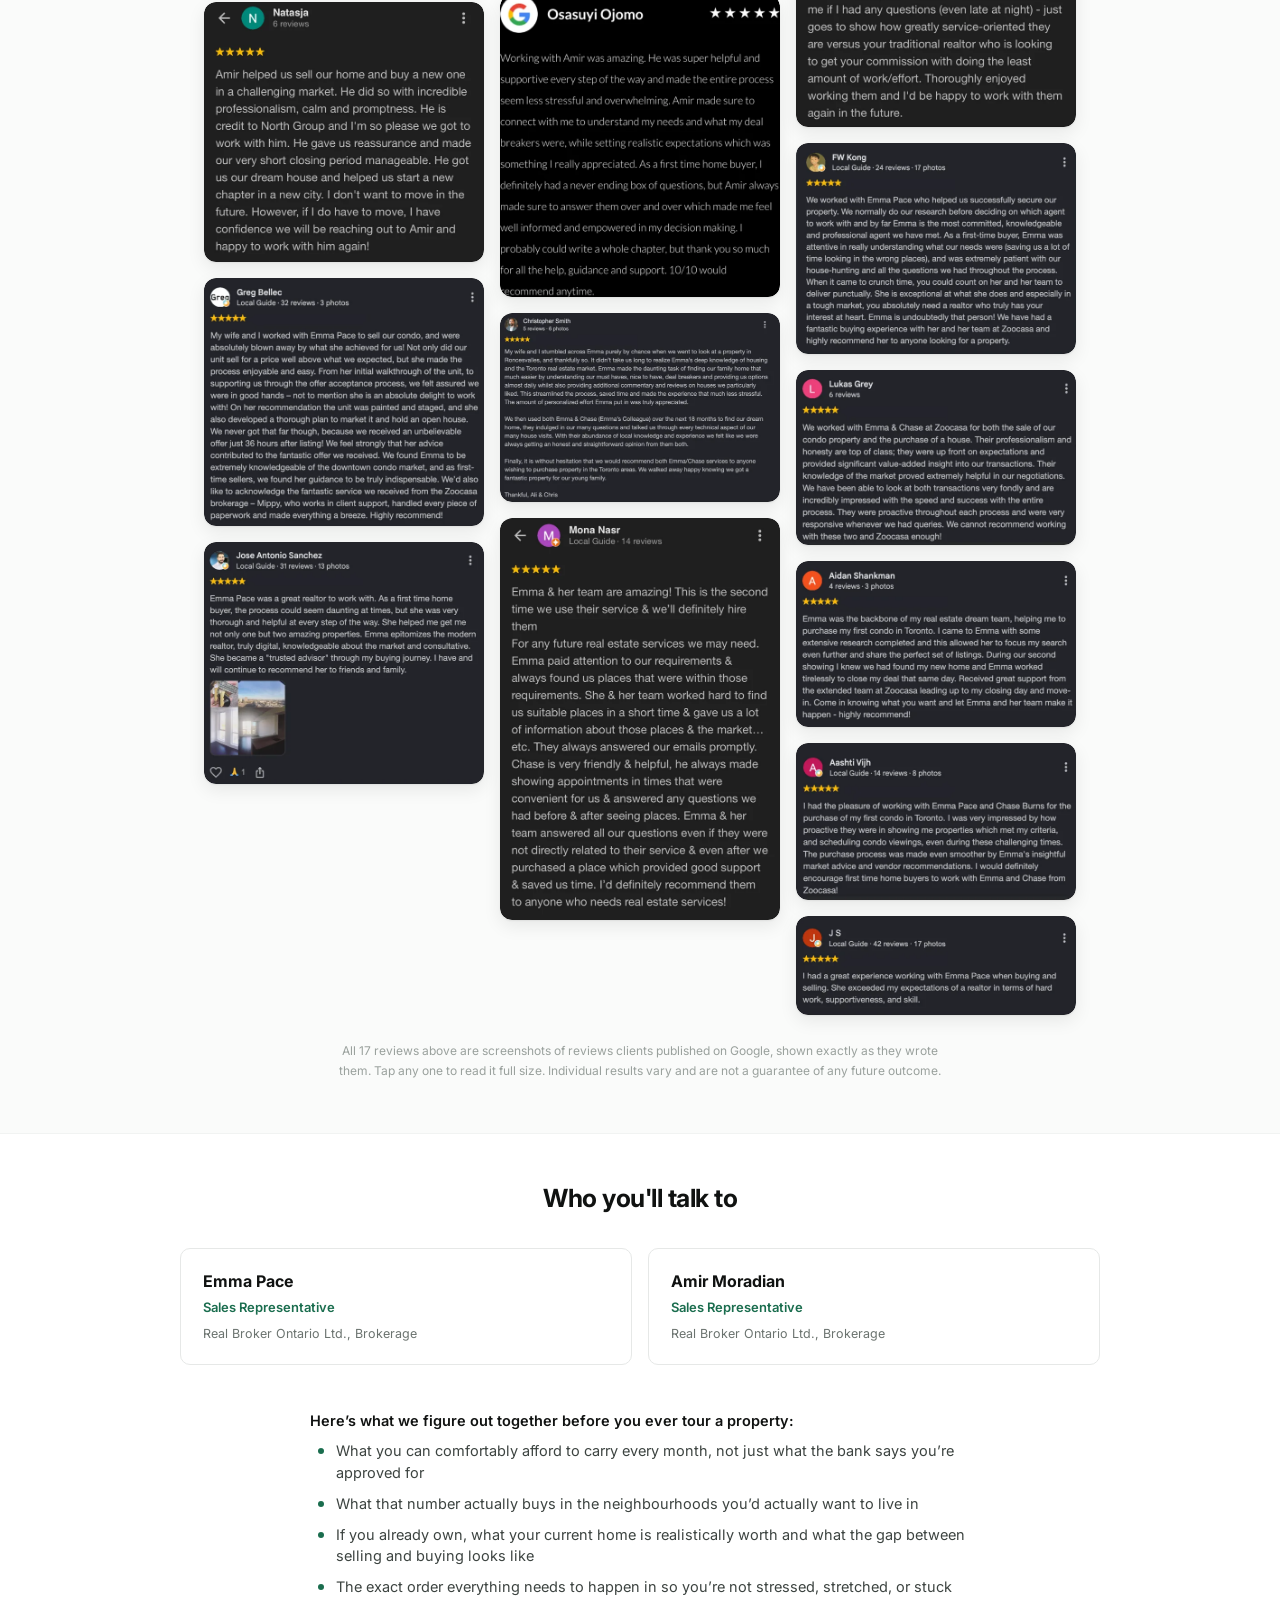
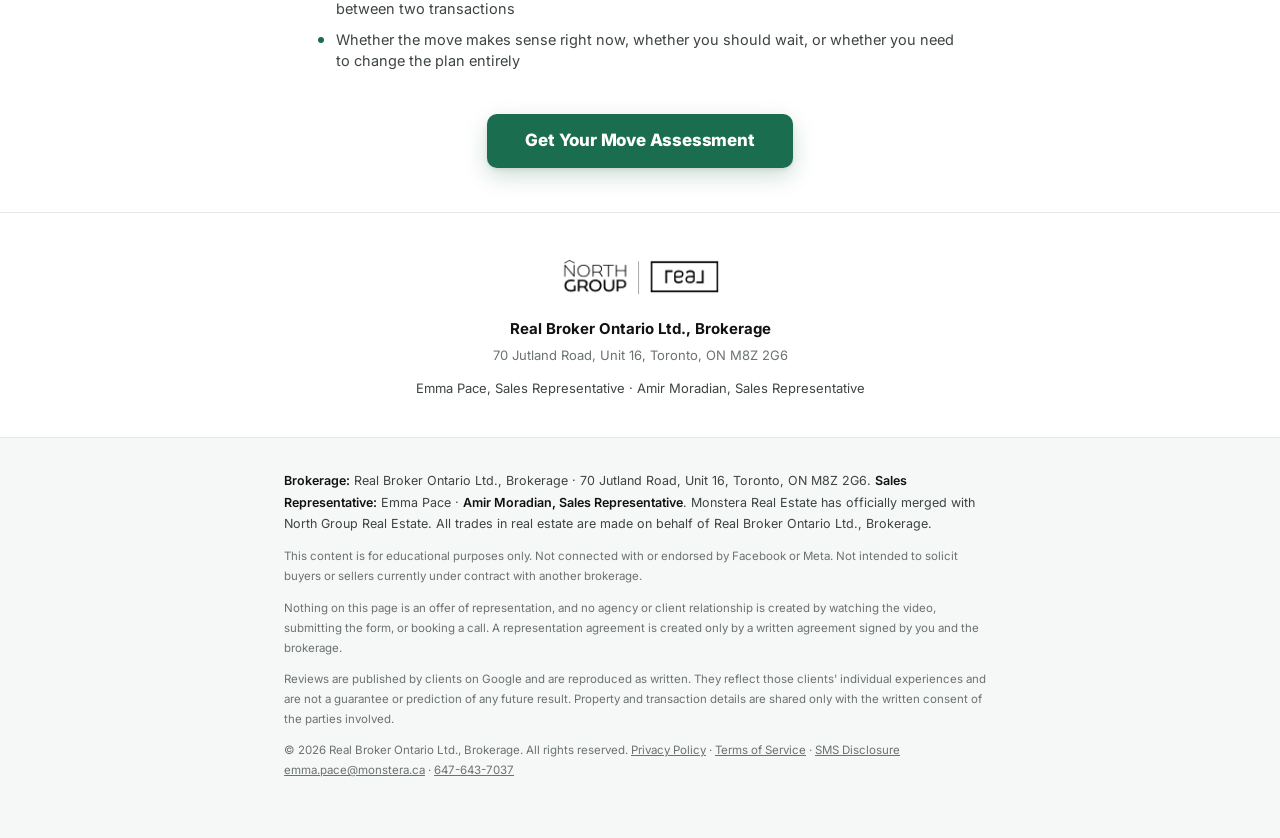
==== commit 8deb0f42: "Copy: narrow headline to condo buyers, HouseSigma in subheadline Headline and subheadline only, per " ====
--- a/site/index.html
+++ b/site/index.html
@@ -513,10 +513,10 @@
   <div class="hero-grid">
 
     <!-- 1. HEADLINE -->
-    <h1>3-6 months from buying your next home in Toronto? Watch this first.</h1>
+    <h1>3-6 months from buying a condo in Toronto? Watch this first.</h1>
 
     <!-- 2. SUBHEADLINE -->
-    <p class="lede">Most people spend months looking at houses without knowing if they can actually move. This short video fixes that.</p>
+    <p class="lede">Most people spend months scrolling HouseSigma without knowing if they can actually afford to move. This short video fixes that.</p>
 
     <!-- 3. VIDEO. Vimeo 1226714744. Source is 1440x1080, i.e. 4:3 (1.333:1).
          shared.css .video-frame aspect-ratio MUST match this or the video
